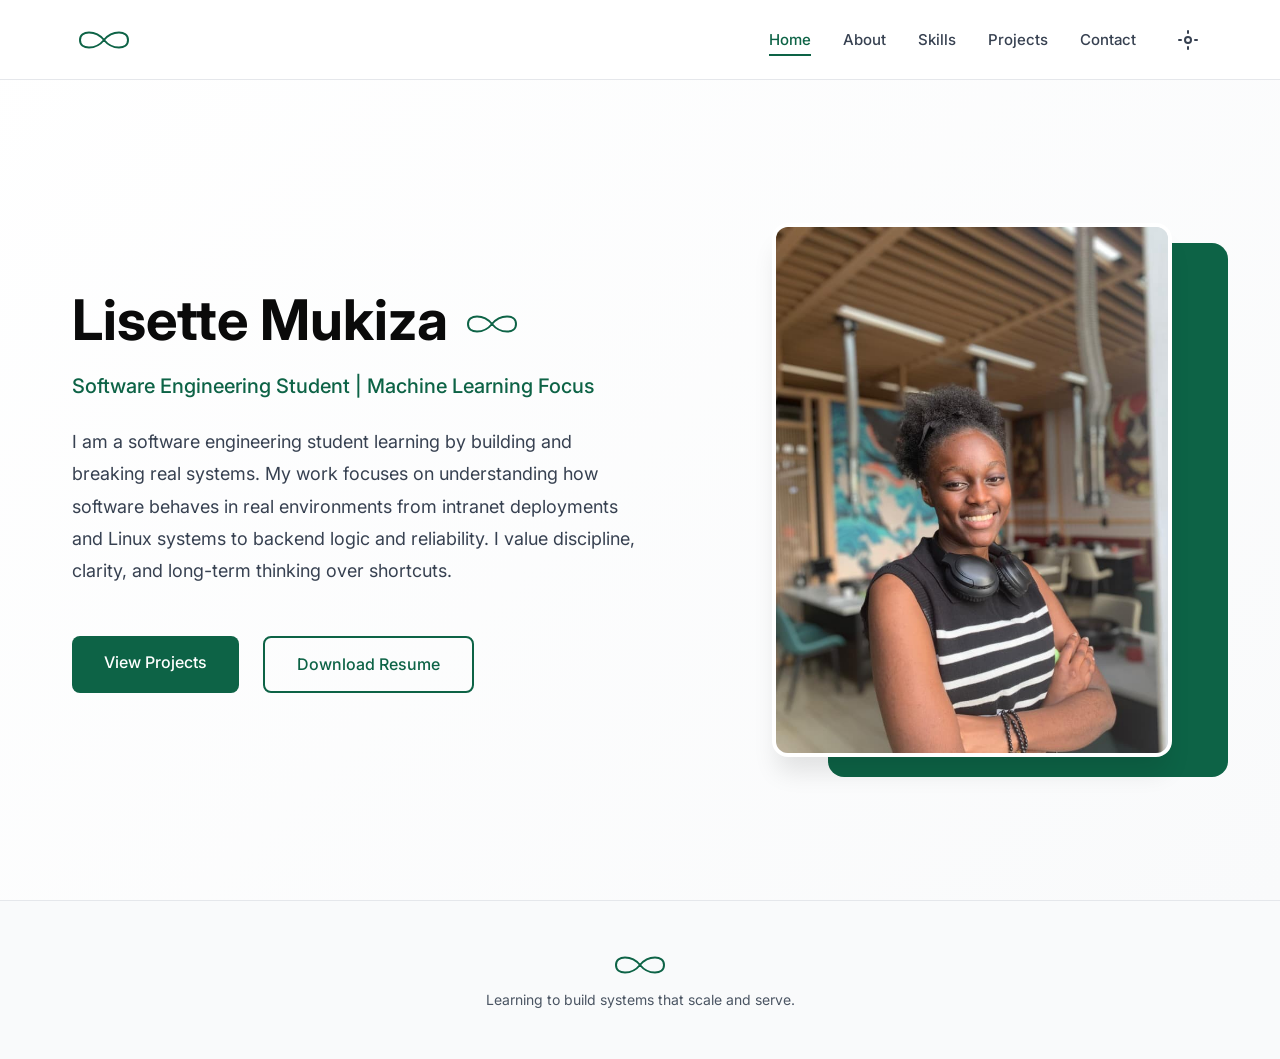
==== index.html @ 666b0af1 "Added all the need code and resources" ====
<!DOCTYPE html>
<html lang="en">
<head>
    <meta charset="UTF-8" />
    <meta name="viewport" content="width=device-width, initial-scale=1.0" />
    <meta name="description" content="Software Engineering Student focused on building reliable, scalable systems" />
    <title>Lisette | Software Engineer</title>

    <link rel="stylesheet" href="styles/main.css" />
    <link rel="stylesheet" href="styles/themes.css" />

    <link rel="preconnect" href="https://fonts.googleapis.com" />
    <link rel="preconnect" href="https://fonts.gstatic.com" crossorigin />
    <link
        href="https://fonts.googleapis.com/css2?family=Inter:wght@300;400;500;600;700&display=swap"
        rel="stylesheet"
    />
</head>

<body>
    <nav class="nav">
        <div class="nav__container">
            <a href="index.html" class="nav__logo">
                <svg
                    width="64"
                    height="32"
                    viewBox="-32 -16 64 32"
                    xmlns="http://www.w3.org/2000/svg"
                >
                    <path
                        d="
                            M -24 0
                            C -24 -10 -8 -10 0 0
                            C 8 10 24 10 24 0
                            C 24 -10 8 -10 0 0
                            C -8 10 -24 10 -24 0
                        "
                        fill="none"
                        stroke="#0d6346"
                        stroke-width="2"
                        stroke-linecap="round"
                        stroke-linejoin="round"
                    />
                </svg>
            </a>

            <div class="nav__links">
                <a href="index.html" class="nav__link nav__link--active">Home</a>
                <a href="about.html" class="nav__link">About</a>
                <a href="skills.html" class="nav__link">Skills</a>
                <a href="projects.html" class="nav__link">Projects</a>
                <a href="contact.html" class="nav__link">Contact</a>

                <button
                    class="theme-toggle"
                    id="themeToggle"
                    aria-label="Toggle dark mode"
                >
                    <svg
                        class="theme-toggle__icon"
                        width="20"
                        height="20"
                        viewBox="0 0 20 20"
                    >
                        <g class="sun">
                            <circle
                                cx="10"
                                cy="10"
                                r="3"
                                stroke="currentColor"
                                stroke-width="2"
                                fill="none"
                            />
                            <line
                                x1="10"
                                y1="1"
                                x2="10"
                                y2="3"
                                stroke="currentColor"
                                stroke-width="2"
                                stroke-linecap="round"
                            />
                            <line
                                x1="10"
                                y1="17"
                                x2="10"
                                y2="19"
                                stroke="currentColor"
                                stroke-width="2"
                                stroke-linecap="round"
                            />
                            <line
                                x1="17"
                                y1="10"
                                x2="19"
                                y2="10"
                                stroke="currentColor"
                                stroke-width="2"
                                stroke-linecap="round"
                            />
                            <line
                                x1="1"
                                y1="10"
                                x2="3"
                                y2="10"
                                stroke="currentColor"
                                stroke-width="2"
                                stroke-linecap="round"
                            />
                        </g>

                        <path
                            class="moon"
                            d="M17 10.5C17 14.366 13.866 17.5 10 17.5C6.134 17.5 3 14.366 3 10.5C3 7.5 5 5 8 4C7 6 7 8 9 10C11 12 13 12 15 11C16 13.5 17 9 17 10.5Z"
                            fill="currentColor"
                            stroke="none"
                        />
                    </svg>
                </button>
            </div>
        </div>
    </nav>

    <section class="hero">
        <div class="hero__container">
            <div class="hero__content-grid">
                <div class="hero__text">
                    <h1 class="hero__title">
                        Lisette Mukiza
                        <svg
                            width="64"
                            height="32"
                            viewBox="-32 -16 64 32"
                            xmlns="http://www.w3.org/2000/svg"
                        >
                            <path
                                d="
                                    M -24 0
                                    C -24 -10 -8 -10 0 0
                                    C 8 10 24 10 24 0
                                    C 24 -10 8 -10 0 0
                                    C -8 10 -24 10 -24 0
                                "
                                fill="none"
                                stroke="#0d6346"
                                stroke-width="2"
                                stroke-linecap="round"
                                stroke-linejoin="round"
                            />
                        </svg>
                    </h1>

                    <p class="hero__subtitle">
                        Software Engineering Student | Machine Learning Focus
                    </p>

                    <p class="hero__description">
                        I am a software engineering student learning by building and breaking real systems.
                        My work focuses on understanding how software behaves in real environments from
                        intranet deployments and Linux systems to backend logic and reliability.
                        I value discipline, clarity, and long-term thinking over shortcuts.
                    </p>

                    <div class="hero__actions">
                        <a href="projects.html" class="btn btn--primary">View Projects</a>
                        <a
                            href="assets/Lisette_Mukiza_CV.pdf"
                            class="btn btn--secondary"
                            download
                        >
                            Download Resume
                        </a>
                    </div>
                </div>

                <div class="hero__image-container">
                    <div class="hero__image-frame">
                        <img
                            src="assets/images/bag2.jpeg"
                            alt="Your Name - Software Engineer"
                            class="hero__image"
                        />
                    </div>
                    <div class="hero__image-bg"></div>
                </div>
            </div>
        </div>
    </section>

    <footer class="footer">
        <div class="footer__container">
            <svg
                width="64"
                height="32"
                viewBox="-32 -16 64 32"
                xmlns="http://www.w3.org/2000/svg"
            >
                <path
                    d="
                        M -24 0
                        C -24 -10 -8 -10 0 0
                        C 8 10 24 10 24 0
                        C 24 -10 8 -10 0 0
                        C -8 10 -24 10 -24 0
                    "
                    fill="none"
                    stroke="#0d6346"
                    stroke-width="2"
                    stroke-linecap="round"
                    stroke-linejoin="round"
                />
            </svg>

            <p class="footer__text">
                Learning to build systems that scale and serve.
            </p>
        </div>
    </footer>

    <script src="scripts/main.js"></script>
    <script src="scripts/theme-toggle.js"></script>
</body>
</html>
---- styles/main.css ----
/* ==========================================
   CSS Variables & Root Styles
   ========================================== */

:root {
  --color-primary:#0d6346;
  --color-primary-dark: #1a7253;
  --color-black: #0A0A0A;
  --color-white: #FFFFFF;
  --color-grey-50: #F9FAFB;
  --color-grey-100: #F3F4F6;
  --color-grey-200: #E5E7EB;
  --color-grey-300: #D1D5DB;
  --color-grey-600: #4B5563;
  --color-grey-700: #374151;
  --color-grey-800: #1F2937;
  
  --color-bg: var(--color-white);
  --color-bg-secondary: var(--color-grey-50);
  --color-text-primary: var(--color-black);
  --color-text-secondary: var(--color-grey-700);
  --color-text-muted: var(--color-grey-600);
  --color-border: var(--color-grey-200);
  
  --font-family: 'Inter', -apple-system, BlinkMacSystemFont, 'Segoe UI', sans-serif;
  --font-weight-light: 300;
  --font-weight-normal: 400;
  --font-weight-medium: 500;
  --font-weight-semibold: 600;
  --font-weight-bold: 700;
  
  --spacing-xs: 0.5rem;
  --spacing-sm: 1rem;
  --spacing-md: 1.5rem;
  --spacing-lg: 2rem;
  --spacing-xl: 3rem;
  --spacing-2xl: 4rem;
  --spacing-3xl: 6rem;
  --spacing-4xl: 8rem;
  
  --max-width: 1200px;
  --nav-height: 80px;
  
  --radius-sm: 4px;
  --radius-md: 8px;
  --radius-lg: 12px;
  --radius-xl: 16px;
  
  --transition-fast: 150ms ease;
  --transition-base: 250ms ease;
  --transition-slow: 400ms ease;
  
  --shadow-sm: 0 1px 2px 0 rgba(0, 0, 0, 0.05);
  --shadow-md: 0 4px 6px -1px rgba(0, 0, 0, 0.1);
  --shadow-lg: 0 10px 15px -3px rgba(0, 0, 0, 0.1);
  --shadow-xl: 0 20px 25px -5px rgba(0, 0, 0, 0.1);
}

/* ==========================================
   Base Styles
   ========================================== */

* {
  margin: 0;
  padding: 0;
  box-sizing: border-box;
}

html {
  scroll-behavior: smooth;
  font-size: 16px;
}

body {
  font-family: var(--font-family);
  font-weight: var(--font-weight-normal);
  line-height: 1.6;
  color: var(--color-text-primary);
  background-color: var(--color-bg);
  -webkit-font-smoothing: antialiased;
  -moz-osx-font-smoothing: grayscale;
}

h1, h2, h3, h4 {
  font-weight: var(--font-weight-semibold);
  line-height: 1.2;
  color: var(--color-text-primary);
}

h1 { font-size: 3rem; }
h2 { font-size: 2.25rem; }
h3 { font-size: 1.5rem; }
h4 { font-size: 1.25rem; }

p { margin-bottom: var(--spacing-md); }

a {
  color: inherit;
  text-decoration: none;
  transition: color var(--transition-base);
}

ul {
  list-style: none;
}

button {
  font-family: inherit;
  cursor: pointer;
  border: none;
  background: none;
}

img {
  max-width: 100%;
  height: auto;
  display: block;
}

/* ==========================================
   Navigation
   ========================================== */

.nav {
  position: fixed;
  top: 0;
  left: 0;
  right: 0;
  height: var(--nav-height);
  background-color: var(--color-bg);
  border-bottom: 1px solid var(--color-border);
  z-index: 100;
  transition: background-color var(--transition-base), box-shadow var(--transition-base);
}

.nav__container {
  max-width: var(--max-width);
  margin: 0 auto;
  padding: 0 var(--spacing-lg);
  height: 100%;
  display: flex;
  align-items: center;
  justify-content: space-between;
}

.nav__logo {
  display: flex;
  align-items: center;
  color: var(--color-primary);
  transition: transform var(--transition-base);
}

.nav__logo:hover {
  transform: scale(1.05);
}

.logo-infinity {
  display: block;
}

.nav__links {
  display: flex;
  align-items: center;
  gap: var(--spacing-lg);
}

.nav__link {
  font-size: 0.9375rem;
  font-weight: var(--font-weight-medium);
  color: var(--color-text-secondary);
  position: relative;
}

.nav__link::after {
  content: '';
  position: absolute;
  bottom: -4px;
  left: 0;
  width: 0;
  height: 2px;
  background-color: var(--color-primary);
  transition: width var(--transition-base);
}

.nav__link:hover,
.nav__link--active {
  color: var(--color-primary);
}

.nav__link:hover::after,
.nav__link--active::after {
  width: 100%;
}

.theme-toggle {
  width: 40px;
  height: 40px;
  display: flex;
  align-items: center;
  justify-content: center;
  border-radius: var(--radius-md);
  color: var(--color-text-secondary);
  transition: background-color var(--transition-base), color var(--transition-base);
}

.theme-toggle:hover {
  background-color: var(--color-grey-100);
  color: var(--color-primary);
}

.theme-toggle__icon .moon {
  display: none;
}

/* ==========================================
   Hero Section (Home Page)
   ========================================== */

.hero {
  min-height: 100vh;
  display: flex;
  align-items: center;
  padding-top: var(--nav-height);
  background: linear-gradient(135deg, var(--color-bg) 0%, var(--color-grey-50) 100%);
}

.hero__container {
  max-width: var(--max-width);
  margin: 0 auto;
  padding: var(--spacing-3xl) var(--spacing-lg);
  width: 100%;
}

.hero__content-grid {
  display: grid;
  grid-template-columns: 1.2fr 1fr;
  gap: var(--spacing-3xl);
  align-items: center;
}

.hero__text {
  max-width: 600px;
}

.hero__logo {
  color: var(--color-primary);
  margin-bottom: var(--spacing-lg);
  animation: float 6s ease-in-out infinite;
}

@keyframes float {
  0%, 100% { transform: translateY(0); }
  50% { transform: translateY(-10px); }
}

.infinity-path {
  stroke-dasharray: 400;
  stroke-dashoffset: 400;
  animation: draw 2s ease-out forwards;
}

@keyframes draw {
  to { stroke-dashoffset: 0; }
}

.hero__title {
  font-size: 3.5rem;
  font-weight: var(--font-weight-bold);
  margin-bottom: var(--spacing-sm);
  color: var(--color-text-primary);
}

.hero__subtitle {
  font-size: 1.25rem;
  font-weight: var(--font-weight-medium);
  color: var(--color-primary);
  margin-bottom: var(--spacing-md);
}

.hero__description {
  font-size: 1.125rem;
  color: var(--color-text-secondary);
  line-height: 1.8;
  margin-bottom: var(--spacing-xl);
}

.hero__actions {
  display: flex;
  gap: var(--spacing-md);
}

.hero__image-container {
  position: relative;
  display: flex;
  justify-content: center;
  align-items: center;
}

.hero__image-frame {
  position: relative;
  z-index: 2;
  border-radius: var(--radius-xl);
  overflow: hidden;
  box-shadow: var(--shadow-xl);
  border: 4px solid var(--color-white);
  background-color: var(--color-grey-200);
  aspect-ratio: 3/4;
  width: 100%;
  max-width: 400px;
}

.hero__image {
  width: 100%;
  height: 100%;
  object-fit: cover;
}

.hero__image-bg {
  position: absolute;
  top: 20px;
  right: -20px;
  width: 100%;
  max-width: 400px;
  aspect-ratio: 3/4;
  background: linear-gradient(135deg, var(--color-primary) 0%, #0d6346 100%);
  border-radius: var(--radius-xl);
  z-index: 1;
}

/* ==========================================
   Buttons
   ========================================== */

.btn {
  display: inline-block;
  padding: 0.875rem 2rem;
  font-size: 1rem;
  font-weight: var(--font-weight-medium);
  border-radius: var(--radius-md);
  transition: all var(--transition-base);
  cursor: pointer;
}

.btn--primary {
  background-color: var(--color-primary);
  color: var(--color-white);
}

.btn--primary:hover {
  background-color: var(--color-primary-dark);
  transform: translateY(-2px);
  box-shadow: var(--shadow-lg);
  color: var(--color-white);
}

.btn--secondary {
  border: 2px solid var(--color-primary);
  color: var(--color-primary);
  background-color: transparent;
}

.btn--secondary:hover {
  background-color: var(--color-primary);
  color: var(--color-white);
  transform: translateY(-2px);
}

/* ==========================================
   Page Layout (Inner Pages)
   ========================================== */

.page {
  min-height: 100vh;
  padding-top: var(--nav-height);
  padding-bottom: var(--spacing-4xl);
}

.page__container {
  max-width: var(--max-width);
  margin: 0 auto;
  padding: var(--spacing-3xl) var(--spacing-lg);
}

.page__title {
  font-size: 3rem;
  margin-bottom: var(--spacing-xl);
  text-align: center;
  color: #0d6346;
}

/* ==========================================
   About Page
   ========================================== */

.about-grid {
  display: grid;
  grid-template-columns: 1.5fr 1fr;
  gap: var(--spacing-3xl);
  margin-top: var(--spacing-xl);
}

.content-block {
  margin-bottom: var(--spacing-xl);
}

.content-block__title {
  font-size: 1.75rem;
  margin-bottom: var(--spacing-md);
  color: var(--color-primary);
}

.content-block p {
  color: var(--color-text-secondary);
  line-height: 1.8;
}

.mission-box {
  padding: var(--spacing-lg);
  background-color: var(--color-bg-secondary);
  border-radius: var(--radius-md);
}

.mission-box__label {
  font-size: 0.875rem;
  font-weight: var(--font-weight-semibold);
  text-transform: uppercase;
  letter-spacing: 0.05em;
  color: var(--color-primary);
  margin-bottom: var(--spacing-sm);
}

.mission-box__text {
  font-size: 1.125rem;
  line-height: 1.8;
  color: var(--color-text-primary);
  margin-bottom: 0;
}

.profile-card {
  background-color: var(--color-white);
  border-radius: var(--radius-lg);
  overflow: hidden;
  box-shadow: var(--shadow-md);
  border: 1px solid var(--color-border);
  position: sticky;
  top: calc(var(--nav-height) + var(--spacing-lg));
}

.profile-card__image-container {
  width: 100%;
  aspect-ratio: 1/1;
  background-color: var(--color-grey-100);
  overflow: hidden;
}

.profile-card__image {
  width: 100%;
  height: 100%;
  object-fit: cover;
}

.profile-card__info {
  padding: var(--spacing-lg);
  text-align: center;
}

.profile-card__name {
  font-size: 1.5rem;
  margin-bottom: var(--spacing-xs);
}

.profile-card__role {
  color: var(--color-primary);
  font-weight: var(--font-weight-medium);
  margin-bottom: var(--spacing-xs);
}

.profile-card__focus {
  color: var(--color-text-secondary);
  font-size: 0.9375rem;
  margin-bottom: 0;
}

/* ==========================================
   Skills Page
   ========================================== */

.skills-grid {
  display: grid;
  grid-template-columns: repeat(auto-fit, minmax(320px, 1fr));
  gap: var(--spacing-lg);
  margin-top: var(--spacing-xl);
}

.skill-card {
  padding: var(--spacing-xl);
  background-color: var(--color-white);
  border: 2px solid var(--color-border);
  border-radius: var(--radius-lg);
  transition: all var(--transition-base);
}

.skill-card:hover {
  transform: translateY(-8px);
  box-shadow: var(--shadow-xl);
  border-color: var(--color-primary);
}

.skill-card__icon {
  width: 64px;
  height: 64px;
  display: flex;
  align-items: center;
  justify-content: center;
  background: linear-gradient(135deg, var(--color-primary) 0%, #0d6346 100%);
  border-radius: var(--radius-md);
  color: var(--color-white);
  margin-bottom: var(--spacing-md);
}

.skill-card__title {
  font-size: 1.5rem;
  margin-bottom: var(--spacing-sm);
}

.skill-card__description {
  color: var(--color-text-secondary);
  line-height: 1.7;
  margin-bottom: 0;
}

/* ==========================================
   Projects Page
   ========================================== */

.featured-project {
  background: linear-gradient(135deg, var(--color-grey-50) 0%, var(--color-white) 100%);
  border-radius: var(--radius-lg);
  padding: var(--spacing-2xl);
  margin-bottom: var(--spacing-3xl);
  border: 2px solid var(--color-border);
}

.featured-project__badge {
  display: inline-block;
  padding: 0.375rem 0.875rem;
  font-size: 0.875rem;
  font-weight: var(--font-weight-semibold);
  color: var(--color-white);
  background-color: var(--color-primary);
  border-radius: var(--radius-sm);
  margin-bottom: var(--spacing-md);
}

.featured-project__title {
  font-size: 2.5rem;
  margin-bottom: var(--spacing-sm);
}

.featured-project__tagline {
  font-size: 1.25rem;
  color: var(--color-text-secondary);
  margin-bottom: var(--spacing-xl);
}

.featured-project__section {
  margin-bottom: var(--spacing-lg);
}

.featured-project__section h3 {
  font-size: 1.25rem;
  margin-bottom: var(--spacing-sm);
}

.featured-project__section p {
  color: var(--color-text-secondary);
  line-height: 1.8;
}

.featured-project__section ul {
  list-style: disc;
  padding-left: var(--spacing-lg);
  color: var(--color-text-secondary);
}

.featured-project__section li {
  margin-bottom: var(--spacing-xs);
  line-height: 1.7;
}

.featured-project__tech {
  display: flex;
  flex-wrap: wrap;
  gap: var(--spacing-xs);
  margin-bottom: var(--spacing-lg);
}

.tech-badge {
  padding: 0.5rem 1rem;
  font-size: 0.875rem;
  font-weight: var(--font-weight-medium);
  color: var(--color-white);
  background-color: #0d6346;
  border-radius: var(--radius-sm);
  border: 1px solid #0d6346;
}

.featured-project__link {
  display: inline-block;
  font-weight: var(--font-weight-medium);
  color: var(--color-primary);
  transition: color var(--transition-base);
}

.featured-project__link:hover {
  color: var(--color-primary-dark);
}

.projects-list {
  display: grid;
  gap: var(--spacing-xl);
}

.project-item {
  padding: var(--spacing-xl);
  background-color: var(--color-white);
  border: 2px solid var(--color-border);
  border-radius: var(--radius-lg);
  transition: all var(--transition-base);
}

.project-item:hover {
  transform: translateX(8px);
  box-shadow: var(--shadow-lg);
  border-color: var(--color-primary);
}

.project-item__title {
  font-size: 1.75rem;
  margin-bottom: var(--spacing-sm);
}

.project-item__description {
  color: var(--color-text-secondary);
  line-height: 1.8;
  margin-bottom: var(--spacing-md);
}

.project-item__tech {
  display: flex;
  flex-wrap: wrap;
  gap: var(--spacing-xs);
  margin-bottom: var(--spacing-md);
}

.project-item__link {
  font-weight: var(--font-weight-medium);
  color: var(--color-primary);
  transition: color var(--transition-base);
}

.project-item__link:hover {
  color: var(--color-primary-dark);
}


/* ==========================================
   Contact Page
   ========================================== */

.contact-content {
  max-width: 800px;
  margin: 0 auto;
}

.contact-intro {
  text-align: center;
  margin-bottom: var(--spacing-3xl);
}

.contact-intro__text {
  font-size: 1.125rem;
  color: var(--color-text-secondary);
  line-height: 1.8;
  max-width: 600px;
  margin: 0 auto;
}

.contact-grid {
  display: grid;
  grid-template-columns: repeat(auto-fit, minmax(250px, 1fr));
  gap: var(--spacing-lg);
  margin-bottom: var(--spacing-3xl);
}

.contact-card {
  padding: var(--spacing-xl);
  background-color: var(--color-white);
  border: 2px solid var(--color-border);
  border-radius: var(--radius-lg);
  text-align: center;
  transition: all var(--transition-base);
  cursor: pointer;
}

.contact-card:hover {
  transform: translateY(-8px);
  box-shadow: var(--shadow-xl);
  border-color: var(--color-primary);
}

.contact-card__icon {
  width: 64px;
  height: 64px;
  margin: 0 auto var(--spacing-md);
  display: flex;
  align-items: center;
  justify-content: center;
  background: linear-gradient(135deg, var(--color-primary) 0%, #0d6346 100%);
  border-radius: var(--radius-md);
  color: var(--color-white);
}

.contact-card__title {
  font-size: 1.25rem;
  margin-bottom: var(--spacing-xs);
}

.contact-card__detail {
  color: var(--color-text-secondary);
  margin-bottom: var(--spacing-sm);
}

.contact-card__action {
  display: inline-block;
  font-size: 0.9375rem;
  font-weight: var(--font-weight-medium);
  color: var(--color-primary);
}

.contact-footer {
  text-align: center;
  padding-top: var(--spacing-xl);
  border-top: 1px solid var(--color-border);
}

.contact-footer p {
  color: var(--color-text-secondary);
  margin-bottom: var(--spacing-xs);
}

/* ==========================================
   Footer
   ========================================== */

.footer {
  padding: var(--spacing-xl) var(--spacing-lg);
  background-color: var(--color-bg-secondary);
  border-top: 1px solid var(--color-border);
}

.footer__container {
  max-width: var(--max-width);
  margin: 0 auto;
  text-align: center;
}

.footer__logo {
  color: var(--color-primary);
  margin-bottom: var(--spacing-sm);
}

.footer__text {
  font-size: 0.875rem;
  color: var(--color-text-muted);
  margin-bottom: 0;
}

/* ==========================================
   Responsive Design
   ========================================== */

@media (max-width: 968px) {
  .hero__content-grid {
    grid-template-columns: 1fr;
    gap: var(--spacing-2xl);
  }
  
  .hero__image-container {
    order: -1;
  }
  
  .about-grid {
    grid-template-columns: 1fr;
  }
}

@media (max-width: 768px) {
  html { font-size: 14px; }
  
  .nav__links { gap: var(--spacing-md); }
  .nav__link { font-size: 0.875rem; }
  
  .hero__title { font-size: 2.5rem; }
  .hero__actions { flex-direction: column; width: 100%; }
  .btn { width: 100%; text-align: center; }
  
  .page__title { font-size: 2.25rem; }
  
  .skills-grid { grid-template-columns: 1fr; }
  .contact-grid { grid-template-columns: 1fr; }
  
  .timeline::before { left: 6px; }
  .timeline-item { padding-left: var(--spacing-xl); }
  .timeline-item__marker { left: 0; }
}

@media (max-width: 480px) {
  .nav__container { padding: 0 var(--spacing-md); }
  .nav__links { gap: var(--spacing-sm); }
  .page__container { padding: var(--spacing-2xl) var(--spacing-md); }
}
---- styles/themes.css ----
/* ==========================================
   Dark Theme
   ========================================== */

[data-theme="dark"] {
  /* Dark Mode Colors */
  --color-bg: #0A0A0A;
  --color-bg-secondary: #1A1A1A;
  --color-text-primary: #F9FAFB;
  --color-text-secondary: #D1D5DB;
  --color-text-muted: #9CA3AF;
  --color-border: #2D2D2D;
  
  --color-grey-50: #1F2937;
  --color-grey-100: #1F2937;
  --color-grey-200: #374151;
  
  /* Adjust shadows for dark mode */
  --shadow-sm: 0 1px 2px 0 rgba(0, 0, 0, 0.3);
  --shadow-md: 0 4px 6px -1px rgba(0, 0, 0, 0.4);
  --shadow-lg: 0 10px 15px -3px rgba(0, 0, 0, 0.5);
  --shadow-xl: 0 20px 25px -5px rgba(0, 0, 0, 0.6);
}

/* Theme Toggle Icon States */
[data-theme="dark"] .theme-toggle__icon .sun {
  display: none;
}

[data-theme="dark"] .theme-toggle__icon .moon {
  display: block;
}

/* Dark Mode Specific Component Adjustments */
[data-theme="dark"] .hero {
  background: linear-gradient(135deg, var(--color-bg) 0%, var(--color-bg-secondary) 100%);
}

[data-theme="dark"] .hero__title {
  background: linear-gradient(135deg, var(--color-text-primary) 0%, #1a7253 100%);
  -webkit-background-clip: text;
  -webkit-text-fill-color: transparent;
  background-clip: text;
}

[data-theme="dark"] .hero__image-frame {
  border-color: var(--color-bg);
  background-color: var(--color-grey-200);
}

[data-theme="dark"] .hero__image-bg {
  background: linear-gradient(135deg, var(--color-primary) 0%, rgba(13, 99, 70, 0.8) 100%);
}

[data-theme="dark"] .mission-box {
  background-color: var(--color-bg);
  border-left-color: var(--color-primary);
}

[data-theme="dark"] .skill-card {
  background-color: var(--color-bg);
  border-color: var(--color-border);
}

[data-theme="dark"] .skill-card:hover {
  background-color: var(--color-bg-secondary);
  border-color: var(--color-primary);
}

[data-theme="dark"] .project-card,
[data-theme="dark"] .project-item {
  background-color: var(--color-bg);
  border-color: var(--color-border);
}

[data-theme="dark"] .project-card:hover,
[data-theme="dark"] .project-item:hover {
  background-color: var(--color-bg-secondary);
  border-color: var(--color-primary);
}

[data-theme="dark"] .featured-project {
  background: linear-gradient(135deg, var(--color-bg-secondary) 0%, var(--color-bg) 100%);
  border-color: var(--color-border);
}

[data-theme="dark"] .profile-card {
  background-color: var(--color-bg);
  border-color: var(--color-border);
}

[data-theme="dark"] .profile-card__image-container {
  background-color: var(--color-grey-200);
}

[data-theme="dark"] .about__image-placeholder {
  background: linear-gradient(135deg, #2D2D2D 0%, #1A1A1A 100%);
}

[data-theme="dark"] .contact-card {
  background-color: var(--color-bg);
  border-color: var(--color-border);
}

[data-theme="dark"] .contact-card:hover {
  background-color: var(--color-bg-secondary);
  border-color: var(--color-primary);
}

[data-theme="dark"] .timeline::before {
  background-color: var(--color-border);
}

[data-theme="dark"] .timeline-item__marker {
  border-color: var(--color-bg);
}

[data-theme="dark"] .nav {
  background-color: var(--color-bg);
  border-bottom-color: var(--color-border);
}

[data-theme="dark"] .footer {
  background-color: var(--color-bg-secondary);
  border-top-color: var(--color-border);
}

[data-theme="dark"] .contact-footer {
  border-top-color: var(--color-border);
}

/* Smooth Transitions for Theme Switch */
body,
.nav,
.hero,
.page,
.skill-card,
.project-card,
.project-item,
.featured-project,
.mission-box,
.profile-card,
.contact-card,
.btn,
h1, h2, h3, h4, h5, h6,
p, a, span {
  transition: background-color var(--transition-base), 
              color var(--transition-base), 
              border-color var(--transition-base);
}
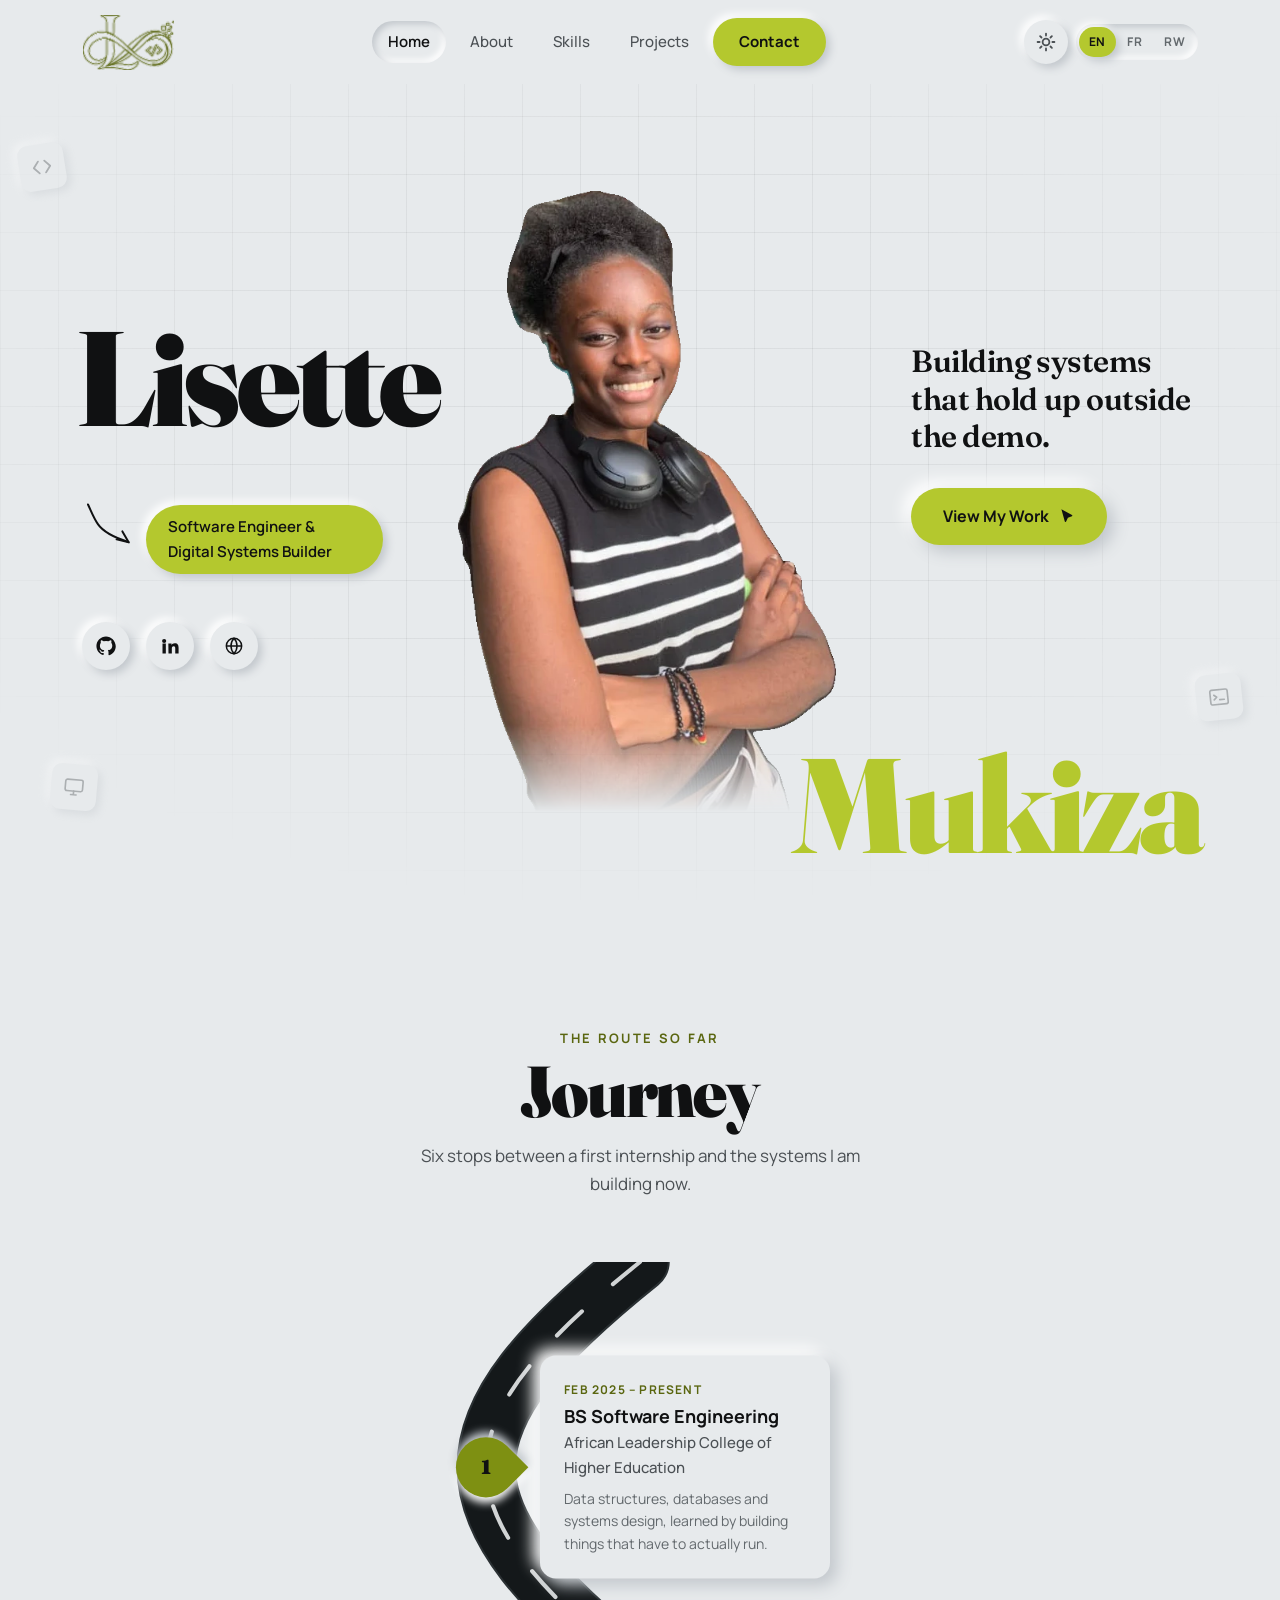
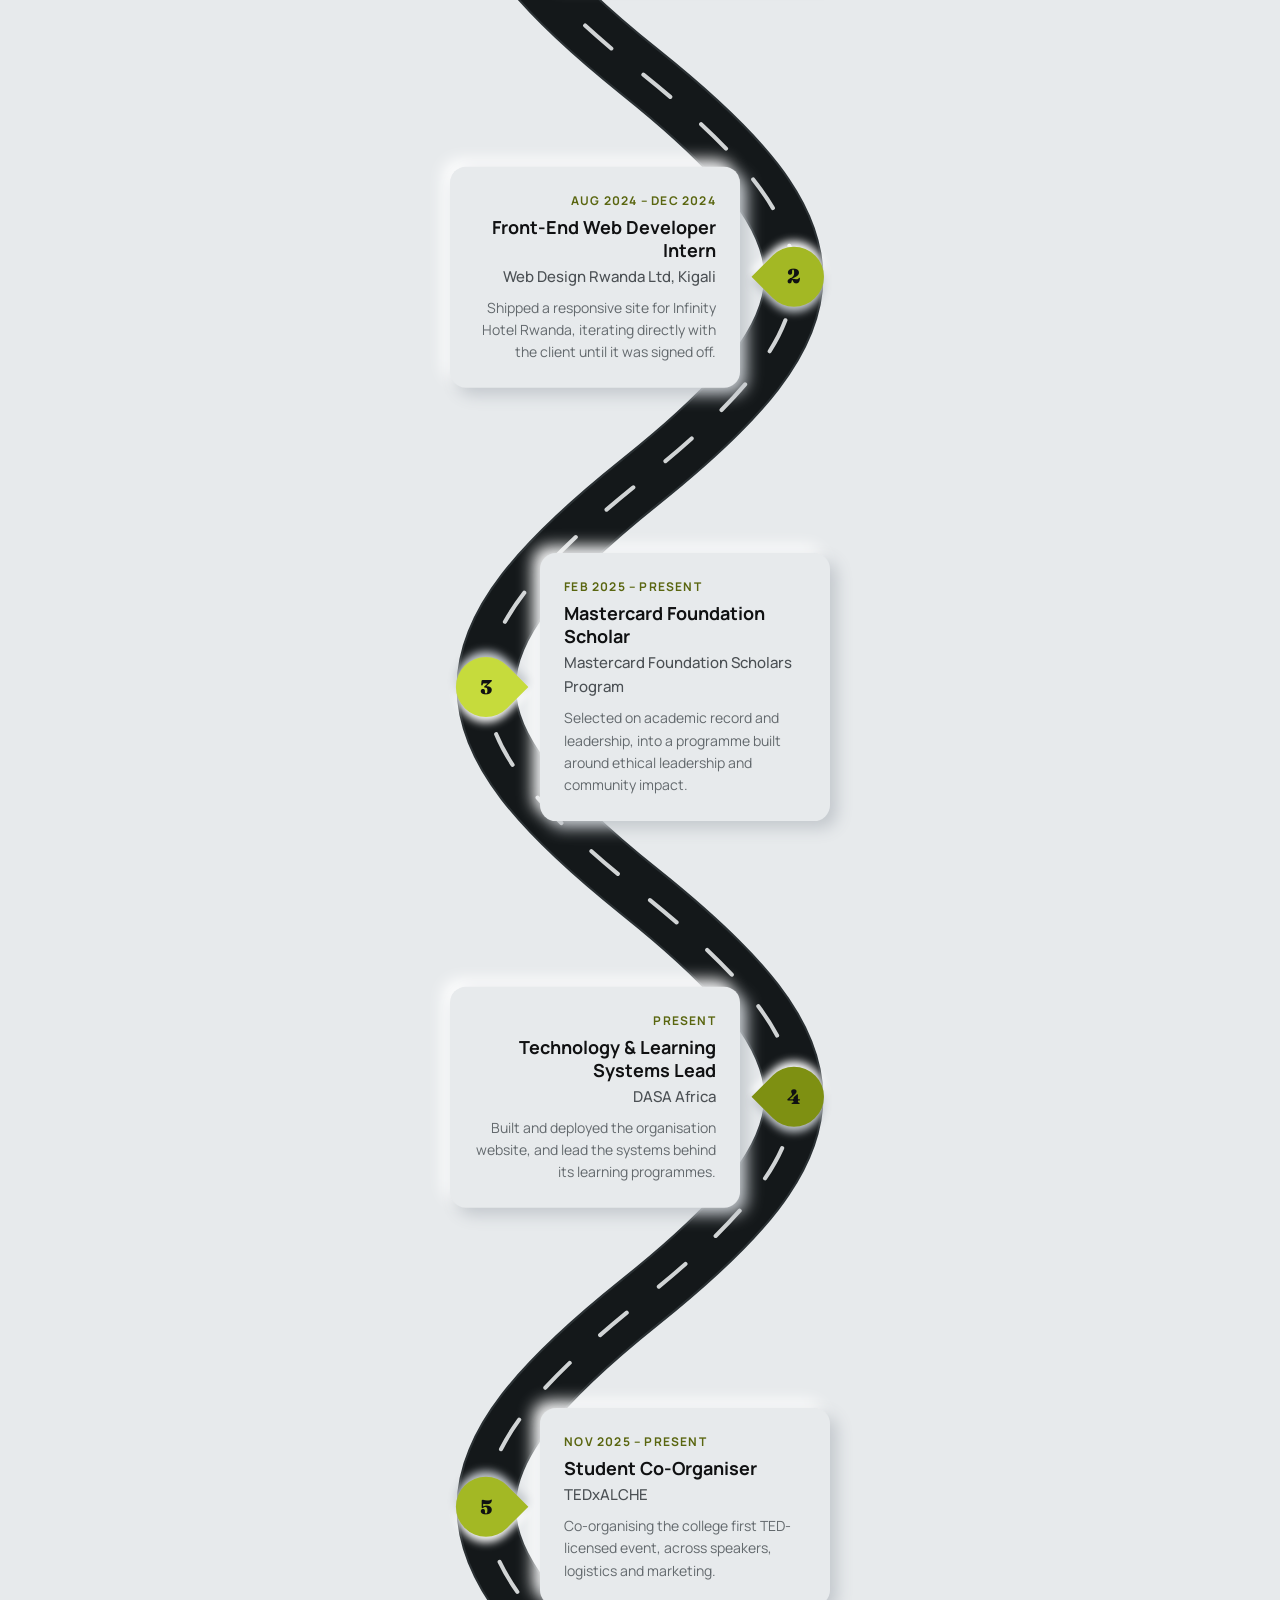
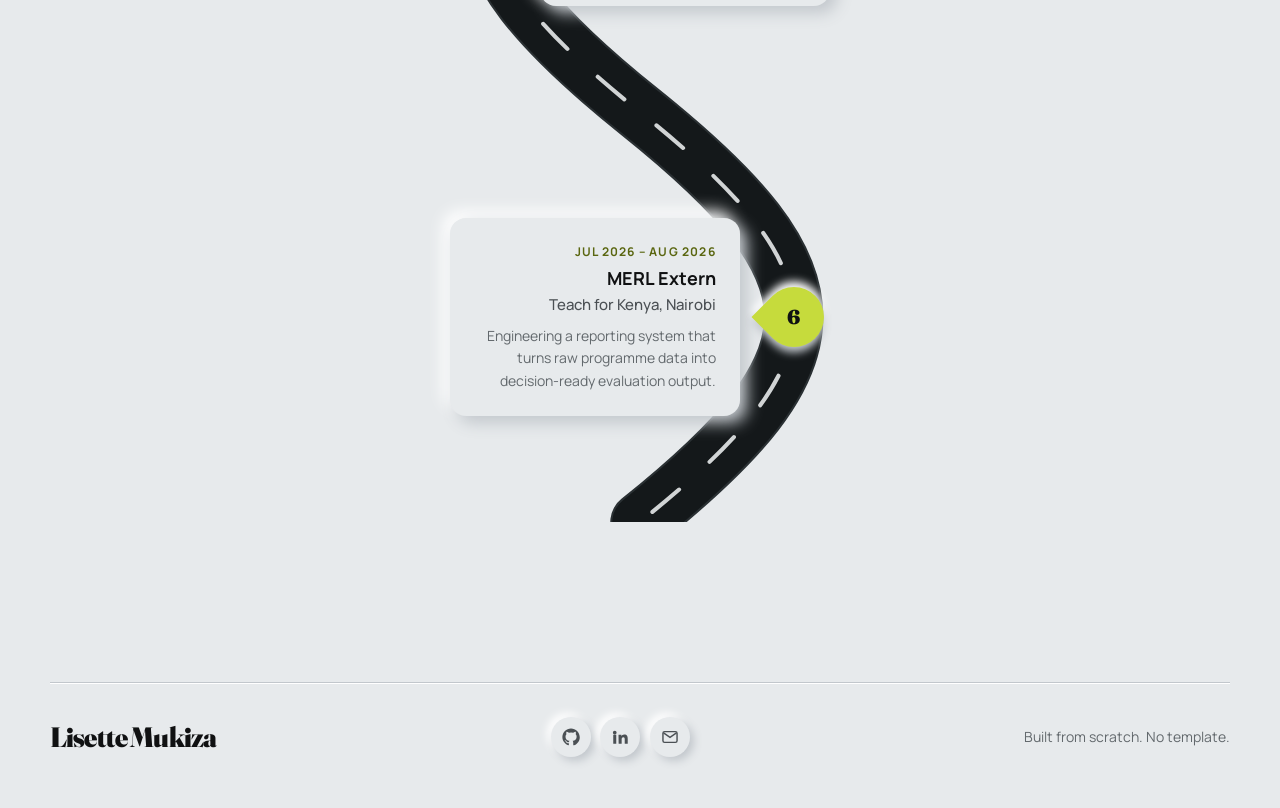
==== commit 632949df: "Added other projects" ====
--- a/index.html
+++ b/index.html
@@ -1,223 +1,295 @@
 <!DOCTYPE html>
-<html lang="en">
+<html lang="en" data-theme="light">
 <head>
-    <meta charset="UTF-8" />
-    <meta name="viewport" content="width=device-width, initial-scale=1.0" />
-    <meta name="description" content="Software Engineering Student focused on building reliable, scalable systems" />
-    <title>Lisette | Software Engineer</title>
-
-    <link rel="stylesheet" href="styles/main.css" />
-    <link rel="stylesheet" href="styles/themes.css" />
-
-    <link rel="preconnect" href="https://fonts.googleapis.com" />
-    <link rel="preconnect" href="https://fonts.gstatic.com" crossorigin />
-    <link
-        href="https://fonts.googleapis.com/css2?family=Inter:wght@300;400;500;600;700&display=swap"
-        rel="stylesheet"
-    />
+<meta charset="UTF-8">
+<meta name="viewport" content="width=device-width, initial-scale=1.0">
+<meta name="description" content="Lisette Mukiza - software engineer building backend systems, data tools and web platforms.">
+<title>Lisette Mukiza | Software Engineer</title>
+
+<script>
+/* Paint the stored theme before the first frame so the ground colour never
+   flashes from light to dark on load. */
+(function () {
+  try {
+    var stored = localStorage.getItem('theme');
+    if (!stored) {
+      stored = window.matchMedia('(prefers-color-scheme: dark)').matches ? 'dark' : 'light';
+    }
+    document.documentElement.setAttribute('data-theme', stored);
+  } catch (error) {
+    document.documentElement.setAttribute('data-theme', 'light');
+  }
+})();
+</script>
+
+<link rel="preconnect" href="https://fonts.googleapis.com">
+<link rel="preconnect" href="https://fonts.gstatic.com" crossorigin>
+<link href="https://fonts.googleapis.com/css2?family=Fraunces:opsz,wght@9..144,400..900&family=Manrope:wght@400;500;600;700;800&display=swap" rel="stylesheet">
+
+<link rel="stylesheet" href="styles/main.css">
+<link rel="stylesheet" href="styles/themes.css">
 </head>
 
 <body>
-    <nav class="nav">
-        <div class="nav__container">
-            <a href="index.html" class="nav__logo">
-                <svg
-                    width="64"
-                    height="32"
-                    viewBox="-32 -16 64 32"
-                    xmlns="http://www.w3.org/2000/svg"
-                >
-                    <path
-                        d="
-                            M -24 0
-                            C -24 -10 -8 -10 0 0
-                            C 8 10 24 10 24 0
-                            C 24 -10 8 -10 0 0
-                            C -8 10 -24 10 -24 0
-                        "
-                        fill="none"
-                        stroke="#0d6346"
-                        stroke-width="2"
-                        stroke-linecap="round"
-                        stroke-linejoin="round"
-                    />
+<a class="skip-link" href="#main" data-i18n="skip">Skip to content</a>
+
+<svg width="0" height="0" style="position:absolute" aria-hidden="true" focusable="false">
+    <defs>
+        <path id="i-github" d="M12 .5C5.7.5.5 5.7.5 12c0 5.1 3.3 9.4 7.9 10.9.6.1.8-.2.8-.6v-2c-3.2.7-3.9-1.5-3.9-1.5-.5-1.4-1.3-1.7-1.3-1.7-1.1-.7.1-.7.1-.7 1.2.1 1.8 1.2 1.8 1.2 1 1.8 2.7 1.3 3.4 1 .1-.8.4-1.3.7-1.6-2.6-.3-5.3-1.3-5.3-5.7 0-1.3.5-2.3 1.2-3.1-.1-.3-.5-1.5.1-3.1 0 0 1-.3 3.2 1.2a11 11 0 0 1 5.8 0c2.2-1.5 3.2-1.2 3.2-1.2.6 1.6.2 2.8.1 3.1.8.8 1.2 1.8 1.2 3.1 0 4.4-2.7 5.4-5.3 5.7.4.4.8 1.1.8 2.2v3.3c0 .4.2.7.8.6 4.6-1.5 7.9-5.8 7.9-10.9C23.5 5.7 18.3.5 12 .5z"/>
+        <path id="i-linkedin" d="M4.98 3.5a2.5 2.5 0 1 1 0 5 2.5 2.5 0 0 1 0-5zM3 9h4v12H3zM10 9h3.8v1.7h.1c.5-1 1.8-2 3.7-2 4 0 4.7 2.5 4.7 5.8V21h-4v-5.6c0-1.4 0-3.1-1.9-3.1s-2.2 1.5-2.2 3V21h-4z"/>
+        <g id="i-mail"><rect x="2.6" y="4.8" width="18.8" height="14.4" rx="2.2"/><path d="m3.4 6.6 8.6 6 8.6-6"/></g>
+        <g id="i-globe"><circle cx="12" cy="12" r="9.2"/><path d="M2.8 12h18.4M12 2.8c2.4 2.6 3.6 5.7 3.6 9.2s-1.2 6.6-3.6 9.2c-2.4-2.6-3.6-5.7-3.6-9.2S9.6 5.4 12 2.8z"/></g>
+        <path id="i-arrow-out" d="M7 17 17 7M8.5 7H17v8.5"/>
+    </defs>
+</svg>
+
+<nav class="nav">
+    <div class="nav__container">
+        <a href="index.html" class="nav__logo" aria-label="Lisette Mukiza, home"></a>
+
+        <div class="nav__links" id="navLinks">
+            <a href="index.html" class="nav__link nav__link--active" data-nav="home" data-i18n="nav.home" aria-current="page">Home</a>
+            <a href="about.html" class="nav__link" data-nav="about" data-i18n="nav.about">About</a>
+            <a href="skills.html" class="nav__link" data-nav="skills" data-i18n="nav.skills">Skills</a>
+            <a href="projects.html" class="nav__link" data-nav="projects" data-i18n="nav.projects">Projects</a>
+            <a href="contact.html" class="nav__cta" data-nav="contact" data-i18n="nav.contact">Contact</a>
+        </div>
+
+        <div class="nav__actions">
+            <button class="theme-toggle" id="themeToggle" type="button" data-i18n-aria="theme.toDark" aria-label="Switch to dark theme" aria-pressed="false">
+                <svg class="theme-toggle__icon" width="20" height="20" viewBox="0 0 20 20" aria-hidden="true">
+                    <g class="sun" fill="none" stroke="currentColor" stroke-width="1.8" stroke-linecap="round">
+                        <circle cx="10" cy="10" r="3.4"/>
+                        <path d="M10 1.6v2M10 16.4v2M18.4 10h-2M3.6 10h-2M15.9 4.1l-1.4 1.4M5.5 14.5l-1.4 1.4M15.9 15.9l-1.4-1.4M5.5 5.5 4.1 4.1"/>
+                    </g>
+                    <path class="moon" d="M17.2 12.6A7.4 7.4 0 0 1 7.4 2.8a7.4 7.4 0 1 0 9.8 9.8z" fill="currentColor"/>
                 </svg>
-            </a>
-
-            <div class="nav__links">
-                <a href="index.html" class="nav__link nav__link--active">Home</a>
-                <a href="about.html" class="nav__link">About</a>
-                <a href="skills.html" class="nav__link">Skills</a>
-                <a href="projects.html" class="nav__link">Projects</a>
-                <a href="contact.html" class="nav__link">Contact</a>
-
-                <button
-                    class="theme-toggle"
-                    id="themeToggle"
-                    aria-label="Toggle dark mode"
-                >
-                    <svg
-                        class="theme-toggle__icon"
-                        width="20"
-                        height="20"
-                        viewBox="0 0 20 20"
-                    >
-                        <g class="sun">
-                            <circle
-                                cx="10"
-                                cy="10"
-                                r="3"
-                                stroke="currentColor"
-                                stroke-width="2"
-                                fill="none"
-                            />
-                            <line
-                                x1="10"
-                                y1="1"
-                                x2="10"
-                                y2="3"
-                                stroke="currentColor"
-                                stroke-width="2"
-                                stroke-linecap="round"
-                            />
-                            <line
-                                x1="10"
-                                y1="17"
-                                x2="10"
-                                y2="19"
-                                stroke="currentColor"
-                                stroke-width="2"
-                                stroke-linecap="round"
-                            />
-                            <line
-                                x1="17"
-                                y1="10"
-                                x2="19"
-                                y2="10"
-                                stroke="currentColor"
-                                stroke-width="2"
-                                stroke-linecap="round"
-                            />
-                            <line
-                                x1="1"
-                                y1="10"
-                                x2="3"
-                                y2="10"
-                                stroke="currentColor"
-                                stroke-width="2"
-                                stroke-linecap="round"
-                            />
-                        </g>
-
-                        <path
-                            class="moon"
-                            d="M17 10.5C17 14.366 13.866 17.5 10 17.5C6.134 17.5 3 14.366 3 10.5C3 7.5 5 5 8 4C7 6 7 8 9 10C11 12 13 12 15 11C16 13.5 17 9 17 10.5Z"
-                            fill="currentColor"
-                            stroke="none"
-                        />
+            </button>
+
+
+            <div class="lang" role="group" aria-label="Language">
+                <button class="lang__btn" type="button" data-lang="en" aria-pressed="true">EN</button>
+                <button class="lang__btn" type="button" data-lang="fr" aria-pressed="false">FR</button>
+                <button class="lang__btn" type="button" data-lang="rw" aria-pressed="false">RW</button>
+            </div>
+
+            <button class="nav__burger" id="navBurger" type="button" aria-label="Open menu" aria-expanded="false" aria-controls="navLinks">
+                <span></span><span></span><span></span>
+            </button>
+        </div>
+    </div>
+</nav>
+
+<main id="main">
+
+<section class="hero">
+    <div class="hero__backdrop" aria-hidden="true"></div>
+
+    <div class="hero__marks" aria-hidden="true">
+        <span class="hero__mark hero__mark--brackets">
+            <svg width="22" height="22" viewBox="0 0 24 24" fill="none" stroke="currentColor" stroke-width="2" stroke-linecap="round" stroke-linejoin="round">
+                <path d="M8.5 5.5 3 12l5.5 6.5M15.5 5.5 21 12l-5.5 6.5"/>
+            </svg>
+        </span>
+        <span class="hero__mark hero__mark--html">
+            <svg width="22" height="22" viewBox="0 0 24 24" fill="none" stroke="currentColor" stroke-width="1.8" stroke-linecap="round" stroke-linejoin="round">
+                <path d="M4 3h16l-1.5 16.2L12 21l-6.5-1.8z"/>
+                <path d="M16.2 7.6H9.2l.3 3.2h6.2l-.5 4.9-3.2.9-3.1-.9-.2-2.1"/>
+            </svg>
+        </span>
+        <span class="hero__mark hero__mark--monitor">
+            <svg width="22" height="22" viewBox="0 0 24 24" fill="none" stroke="currentColor" stroke-width="1.8" stroke-linecap="round" stroke-linejoin="round">
+                <rect x="2.5" y="4" width="19" height="12.5" rx="2"/>
+                <path d="M9 20.5h6M12 16.5v4"/>
+            </svg>
+        </span>
+        <span class="hero__mark hero__mark--terminal">
+            <svg width="22" height="22" viewBox="0 0 24 24" fill="none" stroke="currentColor" stroke-width="1.8" stroke-linecap="round" stroke-linejoin="round">
+                <rect x="2.5" y="4" width="19" height="16" rx="2"/>
+                <path d="M6.5 9.5 9.5 12l-3 2.5M12.5 15h5"/>
+            </svg>
+        </span>
+    </div>
+
+    <div class="hero__container">
+        <div class="hero__stage">
+
+            <div class="hero__col hero__col--left">
+                <h1 class="hero__name">
+                    <span class="hero__first">Lisette</span>
+                    <span class="hero__last">Mukiza</span>
+                </h1>
+
+                <div class="hero__role">
+                    <svg class="hero__arrow" viewBox="0 0 58 58" fill="none" aria-hidden="true">
+                        <path d="M4 5.5c3.4 7.1 5.6 13.4 9.9 19.6 4.2 6.1 11.6 11.9 30.4 17.8"
+                              stroke="currentColor" stroke-width="2" stroke-linecap="round"/>
+                        <path d="M32.6 40.4 44.8 43.4 38.4 32.4"
+                              stroke="currentColor" stroke-width="2" stroke-linecap="round" stroke-linejoin="round"/>
                     </svg>
-                </button>
-            </div>
-        </div>
-    </nav>
-
-    <section class="hero">
-        <div class="hero__container">
-            <div class="hero__content-grid">
-                <div class="hero__text">
-                    <h1 class="hero__title">
-                        Lisette Mukiza
-                        <svg
-                            width="64"
-                            height="32"
-                            viewBox="-32 -16 64 32"
-                            xmlns="http://www.w3.org/2000/svg"
-                        >
-                            <path
-                                d="
-                                    M -24 0
-                                    C -24 -10 -8 -10 0 0
-                                    C 8 10 24 10 24 0
-                                    C 24 -10 8 -10 0 0
-                                    C -8 10 -24 10 -24 0
-                                "
-                                fill="none"
-                                stroke="#0d6346"
-                                stroke-width="2"
-                                stroke-linecap="round"
-                                stroke-linejoin="round"
-                            />
-                        </svg>
-                    </h1>
-
-                    <p class="hero__subtitle">
-                        Software Engineering Student | Machine Learning Focus
-                    </p>
-
-                    <p class="hero__description">
-                        I am a software engineering student learning by building and breaking real systems.
-                        My work focuses on understanding how software behaves in real environments from
-                        intranet deployments and Linux systems to backend logic and reliability.
-                        I value discipline, clarity, and long-term thinking over shortcuts.
-                    </p>
-
-                    <div class="hero__actions">
-                        <a href="projects.html" class="btn btn--primary">View Projects</a>
-                        <a
-                            href="assets/Lisette_Mukiza_CV.pdf"
-                            class="btn btn--secondary"
-                            download
-                        >
-                            Download Resume
+                    <span class="hero__badge" data-i18n="hero.badge">Software Engineer &amp; Digital Systems Builder</span>
+                </div>
+
+                <ul class="hero__social">
+                    <li>
+                        <a class="hero__social-link" href="https://github.com/lisette-lachiever" target="_blank" rel="noopener noreferrer" aria-label="GitHub">
+                            <svg width="20" height="20" viewBox="0 0 24 24" fill="currentColor" aria-hidden="true"><use href="#i-github"/></svg>
                         </a>
-                    </div>
-                </div>
-
-                <div class="hero__image-container">
-                    <div class="hero__image-frame">
-                        <img
-                            src="assets/images/bag2.jpeg"
-                            alt="Your Name - Software Engineer"
-                            class="hero__image"
-                        />
-                    </div>
-                    <div class="hero__image-bg"></div>
-                </div>
-            </div>
-        </div>
-    </section>
-
-    <footer class="footer">
-        <div class="footer__container">
-            <svg
-                width="64"
-                height="32"
-                viewBox="-32 -16 64 32"
-                xmlns="http://www.w3.org/2000/svg"
-            >
-                <path
-                    d="
-                        M -24 0
-                        C -24 -10 -8 -10 0 0
-                        C 8 10 24 10 24 0
-                        C 24 -10 8 -10 0 0
-                        C -8 10 -24 10 -24 0
-                    "
-                    fill="none"
-                    stroke="#0d6346"
-                    stroke-width="2"
-                    stroke-linecap="round"
-                    stroke-linejoin="round"
-                />
-            </svg>
-
-            <p class="footer__text">
-                Learning to build systems that scale and serve.
+                    </li>
+                    <li>
+                        <a class="hero__social-link" href="https://linkedin.com/in/lisette-mukiza" target="_blank" rel="noopener noreferrer" aria-label="LinkedIn">
+                            <svg width="20" height="20" viewBox="0 0 24 24" fill="currentColor" aria-hidden="true"><use href="#i-linkedin"/></svg>
+                        </a>
+                    </li>
+                    <li>
+                        <a class="hero__social-link" href="https://mukiza.tech" target="_blank" rel="noopener noreferrer" aria-label="mukiza.tech">
+                            <svg width="20" height="20" viewBox="0 0 24 24" fill="none" stroke="currentColor" stroke-width="1.8" aria-hidden="true"><use href="#i-globe"/></svg>
+                        </a>
+                    </li>
+                </ul>
+            </div>
+
+            <div class="hero__portrait">
+                <img src="assets/images/portrait-hero.webp" alt="Lisette Mukiza" width="479" height="787" fetchpriority="high">
+            </div>
+
+            <div class="hero__col hero__col--right">
+                <p class="hero__tagline" data-i18n="hero.tagline">Building systems that hold up outside the demo.</p>
+
+                <a class="btn btn--accent" href="projects.html">
+                    <span data-i18n="hero.cta">View My Work</span>
+                    <svg class="btn__icon" width="16" height="16" viewBox="0 0 16 16" fill="currentColor" aria-hidden="true">
+                        <path d="M2.4 1.3 13 7.1c.5.3.4 1-.1 1.2l-4 1.4-1.9 4c-.2.5-1 .5-1.2-.1z"/>
+                    </svg>
+                </a>
+            </div>
+
+        </div>
+    </div>
+</section>
+
+<section class="journey" id="journey" aria-labelledby="journey-title">
+    <div class="journey__container">
+
+        <div class="journey__head">
+            <p class="eyebrow" data-i18n="journey.eyebrow">The route so far</p>
+            <h2 class="journey__title" id="journey-title" data-i18n="journey.title">Journey</h2>
+            <p class="journey__intro" data-i18n="journey.intro">
+                Six stops between a first internship and the systems I am building now.
             </p>
         </div>
-    </footer>
-
-    <script src="scripts/main.js"></script>
-    <script src="scripts/theme-toggle.js"></script>
+
+        <div class="journey__map">
+            <!--
+                Serpentine road. Each cubic segment is symmetric about its own
+                midpoint, which puts those midpoints at x=250/550 and y=200,
+                600, 1000, 1400, 1800, 2200 - the exact coordinates the stop
+                percentages in main.css are derived from.
+            -->
+            <svg class="journey__road" viewBox="0 0 800 2400" aria-hidden="true">
+                <path class="journey__road-edge" pathLength="1"
+                      d="M400 0 C200 160 200 240 400 400 C600 560 600 640 400 800 C200 960 200 1040 400 1200 C600 1360 600 1440 400 1600 C200 1760 200 1840 400 2000 C600 2160 600 2240 400 2400"/>
+                <path class="journey__road-base" pathLength="1"
+                      d="M400 0 C200 160 200 240 400 400 C600 560 600 640 400 800 C200 960 200 1040 400 1200 C600 1360 600 1440 400 1600 C200 1760 200 1840 400 2000 C600 2160 600 2240 400 2400"/>
+                <path class="journey__road-dash" pathLength="1"
+                      d="M400 0 C200 160 200 240 400 400 C600 560 600 640 400 800 C200 960 200 1040 400 1200 C600 1360 600 1440 400 1600 C200 1760 200 1840 400 2000 C600 2160 600 2240 400 2400"/>
+            </svg>
+
+            <ol class="journey__stops">
+                <li class="journey__stop">
+                    <span class="journey__pin"><span class="journey__pin-num">1</span></span>
+                    <div class="journey__card">
+                        <p class="journey__card-meta" data-i18n="j1.meta">Feb 2025 &ndash; Present</p>
+                        <h3 class="journey__card-title" data-i18n="j1.title">BS Software Engineering</h3>
+                        <p class="journey__card-org" data-i18n="j1.org">African Leadership College of Higher Education</p>
+                        <p class="journey__card-desc" data-i18n="j1.desc">Data structures, databases and systems design, learned by building things that have to actually run.</p>
+                    </div>
+                </li>
+
+                <li class="journey__stop">
+                    <span class="journey__pin"><span class="journey__pin-num">2</span></span>
+                    <div class="journey__card">
+                        <p class="journey__card-meta" data-i18n="j2.meta">Aug 2024 &ndash; Dec 2024</p>
+                        <h3 class="journey__card-title" data-i18n="j2.title">Front-End Web Developer Intern</h3>
+                        <p class="journey__card-org" data-i18n="j2.org">Web Design Rwanda Ltd, Kigali</p>
+                        <p class="journey__card-desc" data-i18n="j2.desc">Shipped a responsive site for Infinity Hotel Rwanda, iterating directly with the client until it was signed off.</p>
+                    </div>
+                </li>
+
+                <li class="journey__stop">
+                    <span class="journey__pin"><span class="journey__pin-num">3</span></span>
+                    <div class="journey__card">
+                        <p class="journey__card-meta" data-i18n="j3.meta">Feb 2025 &ndash; Present</p>
+                        <h3 class="journey__card-title" data-i18n="j3.title">Mastercard Foundation Scholar</h3>
+                        <p class="journey__card-org" data-i18n="j3.org">Mastercard Foundation Scholars Program</p>
+                        <p class="journey__card-desc" data-i18n="j3.desc">Selected on academic record and leadership, into a programme built around ethical leadership and community impact.</p>
+                    </div>
+                </li>
+
+                <li class="journey__stop">
+                    <span class="journey__pin"><span class="journey__pin-num">4</span></span>
+                    <div class="journey__card">
+                        <p class="journey__card-meta" data-i18n="j4.meta">Present</p>
+                        <h3 class="journey__card-title" data-i18n="j4.title">Technology &amp; Learning Systems Lead</h3>
+                        <p class="journey__card-org" data-i18n="j4.org">DASA Africa</p>
+                        <p class="journey__card-desc" data-i18n="j4.desc">Built and deployed the organisation's website, and lead the systems behind its learning programmes.</p>
+                    </div>
+                </li>
+
+                <li class="journey__stop">
+                    <span class="journey__pin"><span class="journey__pin-num">5</span></span>
+                    <div class="journey__card">
+                        <p class="journey__card-meta" data-i18n="j5.meta">Nov 2025 &ndash; Present</p>
+                        <h3 class="journey__card-title" data-i18n="j5.title">Student Co-Organiser</h3>
+                        <p class="journey__card-org" data-i18n="j5.org">TEDxALCHE</p>
+                        <p class="journey__card-desc" data-i18n="j5.desc">Co-organising the college's first TED-licensed event, across speakers, logistics and marketing.</p>
+                    </div>
+                </li>
+
+                <li class="journey__stop">
+                    <span class="journey__pin"><span class="journey__pin-num">6</span></span>
+                    <div class="journey__card">
+                        <p class="journey__card-meta" data-i18n="j6.meta">Jul 2026 &ndash; Aug 2026</p>
+                        <h3 class="journey__card-title" data-i18n="j6.title">MERL Extern</h3>
+                        <p class="journey__card-org" data-i18n="j6.org">Teach for Kenya, Nairobi</p>
+                        <p class="journey__card-desc" data-i18n="j6.desc">Engineering a reporting system that turns raw programme data into decision-ready evaluation output.</p>
+                    </div>
+                </li>
+            </ol>
+        </div>
+    </div>
+</section>
+
+</main>
+
+<footer class="footer">
+    <div class="footer__container">
+        <span class="footer__word">Lisette Mukiza</span>
+
+        <ul class="footer__social">
+            <li>
+                <a href="https://github.com/lisette-lachiever" target="_blank" rel="noopener noreferrer" aria-label="GitHub">
+                    <svg width="18" height="18" viewBox="0 0 24 24" fill="currentColor" aria-hidden="true"><use href="#i-github"/></svg>
+                </a>
+            </li>
+            <li>
+                <a href="https://linkedin.com/in/lisette-mukiza" target="_blank" rel="noopener noreferrer" aria-label="LinkedIn">
+                    <svg width="18" height="18" viewBox="0 0 24 24" fill="currentColor" aria-hidden="true"><use href="#i-linkedin"/></svg>
+                </a>
+            </li>
+            <li>
+                <a href="mailto:mukizalisette@gmail.com" aria-label="Email">
+                    <svg width="18" height="18" viewBox="0 0 24 24" fill="none" stroke="currentColor" stroke-width="1.9" aria-hidden="true"><use href="#i-mail"/></svg>
+                </a>
+            </li>
+        </ul>
+
+        <p class="footer__note" data-i18n="footer.note">Built from scratch. No template.</p>
+    </div>
+</footer>
+
+<script src="scripts/i18n.js"></script>
+<script src="scripts/theme-toggle.js"></script>
+<script src="scripts/main.js"></script>
 </body>
 </html>
--- a/styles/main.css
+++ b/styles/main.css
@@ -1,822 +1,2105 @@
-/* ==========================================
-   CSS Variables & Root Styles
-   ========================================== */
+/* ==========================================================================
+   Lisette Mukiza - portfolio UI
+   Soft-relief (neumorphic) design system.
+
+   The whole surface language is built from one rule: every panel is the same
+   colour as the page, and only two shadows separate it from the ground - a
+   light one up-left, a dark one down-right. Nothing here uses a border to
+   fake depth, because mixing borders with relief reads as a template.
+   ========================================================================== */
 
 :root {
-  --color-primary:#0d6346;
-  --color-primary-dark: #1a7253;
-  --color-black: #0A0A0A;
-  --color-white: #FFFFFF;
-  --color-grey-50: #F9FAFB;
-  --color-grey-100: #F3F4F6;
-  --color-grey-200: #E5E7EB;
-  --color-grey-300: #D1D5DB;
-  --color-grey-600: #4B5563;
-  --color-grey-700: #374151;
-  --color-grey-800: #1F2937;
-  
-  --color-bg: var(--color-white);
-  --color-bg-secondary: var(--color-grey-50);
-  --color-text-primary: var(--color-black);
-  --color-text-secondary: var(--color-grey-700);
-  --color-text-muted: var(--color-grey-600);
-  --color-border: var(--color-grey-200);
-  
-  --font-family: 'Inter', -apple-system, BlinkMacSystemFont, 'Segoe UI', sans-serif;
-  --font-weight-light: 300;
-  --font-weight-normal: 400;
-  --font-weight-medium: 500;
-  --font-weight-semibold: 600;
-  --font-weight-bold: 700;
-  
-  --spacing-xs: 0.5rem;
-  --spacing-sm: 1rem;
-  --spacing-md: 1.5rem;
-  --spacing-lg: 2rem;
-  --spacing-xl: 3rem;
-  --spacing-2xl: 4rem;
-  --spacing-3xl: 6rem;
-  --spacing-4xl: 8rem;
-  
-  --max-width: 1200px;
-  --nav-height: 80px;
-  
-  --radius-sm: 4px;
-  --radius-md: 8px;
-  --radius-lg: 12px;
-  --radius-xl: 16px;
-  
-  --transition-fast: 150ms ease;
-  --transition-base: 250ms ease;
-  --transition-slow: 400ms ease;
-  
-  --shadow-sm: 0 1px 2px 0 rgba(0, 0, 0, 0.05);
-  --shadow-md: 0 4px 6px -1px rgba(0, 0, 0, 0.1);
-  --shadow-lg: 0 10px 15px -3px rgba(0, 0, 0, 0.1);
-  --shadow-xl: 0 20px 25px -5px rgba(0, 0, 0, 0.1);
-}
-
-/* ==========================================
-   Base Styles
-   ========================================== */
-
-* {
+  /* --- Ink ------------------------------------------------------------- */
+  --ink:            #101112;
+  --ink-soft:       #4B5054;
+  --ink-muted:      #63696D;
+
+  /* --- Ground ----------------------------------------------------------
+     Relief needs a mid-light ground. Pure white cannot cast a light-side
+     highlight, so the base sits a few steps down from it.                */
+  --ground:         #E7EAEC;
+  --ground-high:    #EDEFF1;
+
+  /* --- Accent ----------------------------------------------------------
+     Olive taken from the hero reference. It carries fills and display type;
+     --accent-ink is the darkened cut used whenever accent has to be read as
+     small text, since the raw olive is far too light for body contrast.  */
+  --accent:         #B4C82E;
+  --accent-bright:  #C6DB3C;
+  --accent-deep:    #8CA01C;
+  --accent-ink:     #5A6610;
+
+  /* --- Relief ----------------------------------------------------------- */
+  --relief-light:   #FFFFFF;
+  --relief-dark:    #C2C7CC;
+
+  --lift-sm: 4px 4px 8px var(--relief-dark), -4px -4px 8px var(--relief-light);
+  --lift-md: 7px 7px 16px var(--relief-dark), -7px -7px 16px var(--relief-light);
+  --lift-lg: 12px 12px 26px var(--relief-dark), -12px -12px 26px var(--relief-light);
+  --sink-sm: inset 3px 3px 6px var(--relief-dark), inset -3px -3px 6px var(--relief-light);
+  --sink-md: inset 5px 5px 11px var(--relief-dark), inset -5px -5px 11px var(--relief-light);
+
+  /* --- Type ------------------------------------------------------------- */
+  --font-ui:      'Manrope', -apple-system, BlinkMacSystemFont, 'Segoe UI', sans-serif;
+  --font-display: 'Fraunces', 'Iowan Old Style', 'Palatino Linotype', Georgia, serif;
+
+  --w-normal: 400;
+  --w-medium: 500;
+  --w-semi: 600;
+  --w-bold: 700;
+  --w-black: 900;
+
+  /* --- Space ------------------------------------------------------------ */
+  --s-xs: 0.5rem;
+  --s-sm: 1rem;
+  --s-md: 1.5rem;
+  --s-lg: 2rem;
+  --s-xl: 3rem;
+  --s-2xl: 4rem;
+  --s-3xl: 6rem;
+  --s-4xl: 8rem;
+
+  --max-width: 1180px;
+  --nav-height: 84px;
+
+  /* Relief reads best on generous radii - tight corners flatten the shadow. */
+  --r-sm: 10px;
+  --r-md: 16px;
+  --r-lg: 24px;
+  --r-pill: 999px;
+
+  --t-base: 260ms cubic-bezier(.4, 0, .2, 1);
+  --t-slow: 460ms cubic-bezier(.2, .7, .3, 1);
+
+  /* Hero backdrop */
+  --grid-line: rgba(16, 17, 18, .055);
+
+  /* Journey road */
+  --road:       #14181A;
+  --road-edge:  #2A3033;
+  --road-dash:  #F3F5F6;
+
+  /* Three-step pin ramp, all cut from the one accent hue. */
+  --pin-1: #7E9012;
+  --pin-2: #A3B824;
+  --pin-3: #C6DB3C;
+  --pin-face: #101112;
+}
+
+/* ==========================================================================
+   Base
+   ========================================================================== */
+
+*,
+*::before,
+*::after {
   margin: 0;
   padding: 0;
   box-sizing: border-box;
 }
 
 html {
+  font-size: 16px;
   scroll-behavior: smooth;
-  font-size: 16px;
+  scroll-padding-top: calc(var(--nav-height) + var(--s-sm));
 }
 
 body {
-  font-family: var(--font-family);
-  font-weight: var(--font-weight-normal);
-  line-height: 1.6;
-  color: var(--color-text-primary);
-  background-color: var(--color-bg);
+  font-family: var(--font-ui);
+  font-weight: var(--w-normal);
+  font-size: 1rem;
+  line-height: 1.65;
+  color: var(--ink);
+  background-color: var(--ground);
   -webkit-font-smoothing: antialiased;
   -moz-osx-font-smoothing: grayscale;
 }
 
-h1, h2, h3, h4 {
-  font-weight: var(--font-weight-semibold);
-  line-height: 1.2;
-  color: var(--color-text-primary);
-}
-
-h1 { font-size: 3rem; }
-h2 { font-size: 2.25rem; }
-h3 { font-size: 1.5rem; }
-h4 { font-size: 1.25rem; }
-
-p { margin-bottom: var(--spacing-md); }
+img {
+  display: block;
+  max-width: 100%;
+  height: auto;
+}
+
+ul { list-style: none; }
 
 a {
   color: inherit;
   text-decoration: none;
-  transition: color var(--transition-base);
-}
-
-ul {
-  list-style: none;
+  transition: color var(--t-base);
 }
 
 button {
-  font-family: inherit;
-  cursor: pointer;
+  font: inherit;
+  color: inherit;
   border: none;
   background: none;
-}
-
-img {
-  max-width: 100%;
-  height: auto;
-  display: block;
-}
-
-/* ==========================================
+  cursor: pointer;
+}
+
+:focus-visible {
+  outline: 3px solid var(--accent-deep);
+  outline-offset: 3px;
+  border-radius: var(--r-sm);
+}
+
+/* Skip link - relief styling would only get in the way here. */
+.skip-link {
+  position: absolute;
+  top: -100px;
+  left: var(--s-sm);
+  z-index: 200;
+  padding: 0.75rem 1.25rem;
+  border-radius: var(--r-sm);
+  background-color: var(--ink);
+  color: var(--ground-high);
+  font-weight: var(--w-semi);
+  transition: top var(--t-base);
+}
+
+.skip-link:focus {
+  top: var(--s-sm);
+}
+
+/* ==========================================================================
+   Typography
+   ========================================================================== */
+
+h1, h2, h3, h4 {
+  line-height: 1.15;
+  color: var(--ink);
+  font-weight: var(--w-semi);
+}
+
+.display {
+  font-family: var(--font-display);
+  font-weight: var(--w-black);
+  font-variation-settings: 'opsz' 144;
+  letter-spacing: -0.02em;
+  line-height: 0.9;
+}
+
+.eyebrow {
+  font-size: 0.8125rem;
+  font-weight: var(--w-bold);
+  letter-spacing: 0.18em;
+  text-transform: uppercase;
+  color: var(--accent-ink);
+}
+
+.lede {
+  font-size: 1.0625rem;
+  color: var(--ink-soft);
+  line-height: 1.8;
+}
+
+/* ==========================================================================
+   Relief primitives
+   Reused everywhere rather than re-declaring shadows per component.
+   ========================================================================== */
+
+.relief {
+  background-color: var(--ground);
+  border-radius: var(--r-md);
+  box-shadow: var(--lift-md);
+}
+
+.relief--sunk {
+  background-color: var(--ground);
+  border-radius: var(--r-md);
+  box-shadow: var(--sink-md);
+}
+
+/* Anything clickable presses in on :active. That press is the whole point of
+   the style, so it is defined once and inherited. */
+.pressable {
+  transition: box-shadow var(--t-base), transform var(--t-base), color var(--t-base);
+}
+
+.pressable:hover {
+  box-shadow: var(--lift-lg);
+}
+
+.pressable:active {
+  box-shadow: var(--sink-sm);
+  transform: translateY(1px);
+}
+
+/* ==========================================================================
    Navigation
-   ========================================== */
+   ========================================================================== */
 
 .nav {
   position: fixed;
-  top: 0;
-  left: 0;
-  right: 0;
+  inset: 0 0 auto 0;
+  z-index: 100;
   height: var(--nav-height);
-  background-color: var(--color-bg);
-  border-bottom: 1px solid var(--color-border);
-  z-index: 100;
-  transition: background-color var(--transition-base), box-shadow var(--transition-base);
+  display: flex;
+  align-items: center;
+  background-color: var(--ground);
+  transition: box-shadow var(--t-base);
+}
+
+.nav--scrolled {
+  box-shadow: 0 6px 20px -8px var(--relief-dark);
 }
 
 .nav__container {
+  width: 100%;
   max-width: var(--max-width);
   margin: 0 auto;
-  padding: 0 var(--spacing-lg);
-  height: 100%;
+  padding: 0 var(--s-lg);
   display: flex;
   align-items: center;
   justify-content: space-between;
-}
-
+  gap: var(--s-md);
+}
+
+/* The mark is line art supplied as artwork. It is applied as a mask rather
+   than an image so it takes the theme colour, and the alpha was gamma-lifted
+   when it was downscaled - a 1px stroke otherwise averages away to nothing at
+   this size. Shipped at 2x for high-density screens. */
 .nav__logo {
-  display: flex;
-  align-items: center;
-  color: var(--color-primary);
-  transition: transform var(--transition-base);
-}
-
-.nav__logo:hover {
-  transform: scale(1.05);
-}
-
-.logo-infinity {
   display: block;
-}
+  width: 92px;
+  height: 55px;
+  flex-shrink: 0;
+  -webkit-mask: url('../assets/images/logo-mark.png') center / contain no-repeat;
+  mask: url('../assets/images/logo-mark.png') center / contain no-repeat;
+  transition: background-color var(--t-base), transform var(--t-base);
+}
+
+/* Colour is applied only where masking works, so a browser without mask
+   support shows nothing rather than a solid green rectangle. */
+@supports ((-webkit-mask-image: url('#m')) or (mask-image: url('#m'))) {
+  .nav__logo { background-color: var(--accent-ink); }
+  .nav__logo:hover { background-color: var(--accent-deep); }
+}
+
+.nav__logo:active { transform: translateY(1px); }
 
 .nav__links {
   display: flex;
   align-items: center;
-  gap: var(--spacing-lg);
+  gap: var(--s-xs);
 }
 
 .nav__link {
+  position: relative;
+  padding: 0.55rem 1rem;
+  border-radius: var(--r-pill);
   font-size: 0.9375rem;
-  font-weight: var(--font-weight-medium);
-  color: var(--color-text-secondary);
-  position: relative;
-}
-
-.nav__link::after {
-  content: '';
-  position: absolute;
-  bottom: -4px;
-  left: 0;
-  width: 0;
-  height: 2px;
-  background-color: var(--color-primary);
-  transition: width var(--transition-base);
-}
-
-.nav__link:hover,
+  font-weight: var(--w-medium);
+  color: var(--ink-soft);
+  transition: color var(--t-base), box-shadow var(--t-base);
+}
+
+.nav__link:hover {
+  color: var(--ink);
+}
+
+/* The current page is pressed into the surface - no underline needed. */
 .nav__link--active {
-  color: var(--color-primary);
-}
-
-.nav__link:hover::after,
-.nav__link--active::after {
-  width: 100%;
-}
-
-.theme-toggle {
-  width: 40px;
-  height: 40px;
+  color: var(--ink);
+  font-weight: var(--w-semi);
+  box-shadow: var(--sink-sm);
+}
+
+.nav__cta {
+  padding: 0.7rem 1.6rem;
+  border-radius: var(--r-pill);
+  background-color: var(--accent);
+  color: var(--ink);
+  font-size: 0.9375rem;
+  font-weight: var(--w-bold);
+  box-shadow: var(--lift-sm);
+  transition: box-shadow var(--t-base), background-color var(--t-base), transform var(--t-base);
+}
+
+.nav__cta:hover {
+  background-color: var(--accent-bright);
+  box-shadow: var(--lift-md);
+}
+
+.nav__cta:active {
+  box-shadow: var(--sink-sm);
+  transform: translateY(1px);
+}
+
+.nav__actions {
   display: flex;
   align-items: center;
+  gap: 0.5rem;
+  flex-shrink: 0;
+}
+
+.theme-toggle {
+  display: grid;
+  place-items: center;
+  width: 44px;
+  height: 44px;
+  flex-shrink: 0;
+  border-radius: var(--r-pill);
+  background-color: var(--ground);
+  color: var(--ink-soft);
+  box-shadow: var(--lift-sm);
+  transition: box-shadow var(--t-base), color var(--t-base);
+}
+
+.theme-toggle:hover {
+  color: var(--accent-ink);
+}
+
+.theme-toggle:active {
+  box-shadow: var(--sink-sm);
+}
+
+.theme-toggle__icon .moon { display: none; }
+
+/* Mobile menu button - hidden until the links collapse. */
+.nav__burger {
+  display: none;
+  width: 44px;
+  height: 44px;
+  place-items: center;
+  border-radius: var(--r-pill);
+  background-color: var(--ground);
+  box-shadow: var(--lift-sm);
+}
+
+.nav__burger { position: relative; }
+
+.nav__burger span {
+  position: absolute;
+  left: 50%;
+  width: 18px;
+  height: 2px;
+  margin-left: -9px;
+  border-radius: 2px;
+  background-color: var(--ink);
+  transition: transform var(--t-base), opacity var(--t-base);
+}
+
+.nav__burger span:nth-child(1) { top: 15px; }
+.nav__burger span:nth-child(2) { top: 21px; }
+.nav__burger span:nth-child(3) { top: 27px; }
+
+.nav__burger[aria-expanded="true"] span:nth-child(1) {
+  transform: translateY(6px) rotate(45deg);
+}
+.nav__burger[aria-expanded="true"] span:nth-child(2) { opacity: 0; }
+.nav__burger[aria-expanded="true"] span:nth-child(3) {
+  transform: translateY(-6px) rotate(-45deg);
+}
+
+/* ==========================================================================
+   Buttons
+   ========================================================================== */
+
+.btn {
+  display: inline-flex;
+  align-items: center;
   justify-content: center;
-  border-radius: var(--radius-md);
-  color: var(--color-text-secondary);
-  transition: background-color var(--transition-base), color var(--transition-base);
-}
-
-.theme-toggle:hover {
-  background-color: var(--color-grey-100);
-  color: var(--color-primary);
-}
-
-.theme-toggle__icon .moon {
-  display: none;
-}
-
-/* ==========================================
-   Hero Section (Home Page)
-   ========================================== */
+  gap: 0.6rem;
+  padding: 0.95rem 2rem;
+  border-radius: var(--r-pill);
+  font-size: 1rem;
+  font-weight: var(--w-bold);
+  background-color: var(--ground);
+  color: var(--ink);
+  box-shadow: var(--lift-md);
+  transition: box-shadow var(--t-base), background-color var(--t-base),
+              color var(--t-base), transform var(--t-base);
+}
+
+.btn:hover { box-shadow: var(--lift-lg); }
+
+.btn:active {
+  box-shadow: var(--sink-sm);
+  transform: translateY(1px);
+}
+
+.btn--accent {
+  background-color: var(--accent);
+  color: var(--ink);
+}
+
+.btn--accent:hover { background-color: var(--accent-bright); }
+
+.btn__icon {
+  flex-shrink: 0;
+  transition: transform var(--t-base);
+}
+
+.btn:hover .btn__icon { transform: translate(2px, 2px); }
+
+/* ==========================================================================
+   Hero
+   Three columns: name + role on the left, portrait in the middle, tagline
+   and call to action on the right. The surname is taken out of flow and
+   dropped bottom-right so it crosses the portrait.
+   ========================================================================== */
 
 .hero {
-  min-height: 100vh;
+  position: relative;
+  overflow: hidden;
+  padding-top: var(--nav-height);
+  min-height: 100svh;
   display: flex;
   align-items: center;
-  padding-top: var(--nav-height);
-  background: linear-gradient(135deg, var(--color-bg) 0%, var(--color-grey-50) 100%);
+}
+
+/* Dot-ruled ground, faded out at the edges so it never fights the type. */
+.hero__backdrop {
+  position: absolute;
+  inset: 0;
+  pointer-events: none;
+  background-image:
+    linear-gradient(to right, var(--grid-line) 1px, transparent 1px),
+    linear-gradient(to bottom, var(--grid-line) 1px, transparent 1px);
+  background-size: 58px 58px;
+  -webkit-mask-image: radial-gradient(ellipse 78% 68% at 50% 46%, #000 42%, transparent 82%);
+  mask-image: radial-gradient(ellipse 78% 68% at 50% 46%, #000 42%, transparent 82%);
 }
 
 .hero__container {
+  position: relative;
+  z-index: 1;
+  width: 100%;
   max-width: var(--max-width);
   margin: 0 auto;
-  padding: var(--spacing-3xl) var(--spacing-lg);
-  width: 100%;
-}
-
-.hero__content-grid {
+  padding: var(--s-2xl) var(--s-lg);
+}
+
+.hero__stage {
+  position: relative;
   display: grid;
-  grid-template-columns: 1.2fr 1fr;
-  gap: var(--spacing-3xl);
+  grid-template-columns: minmax(0, 1.05fr) minmax(290px, 400px) minmax(0, 1fr);
   align-items: center;
-}
-
-.hero__text {
-  max-width: 600px;
-}
-
-.hero__logo {
-  color: var(--color-primary);
-  margin-bottom: var(--spacing-lg);
-  animation: float 6s ease-in-out infinite;
-}
-
-@keyframes float {
-  0%, 100% { transform: translateY(0); }
-  50% { transform: translateY(-10px); }
-}
-
-.infinity-path {
-  stroke-dasharray: 400;
-  stroke-dashoffset: 400;
-  animation: draw 2s ease-out forwards;
-}
-
-@keyframes draw {
-  to { stroke-dashoffset: 0; }
-}
-
-.hero__title {
-  font-size: 3.5rem;
-  font-weight: var(--font-weight-bold);
-  margin-bottom: var(--spacing-sm);
-  color: var(--color-text-primary);
-}
-
-.hero__subtitle {
-  font-size: 1.25rem;
-  font-weight: var(--font-weight-medium);
-  color: var(--color-primary);
-  margin-bottom: var(--spacing-md);
-}
-
-.hero__description {
-  font-size: 1.125rem;
-  color: var(--color-text-secondary);
-  line-height: 1.8;
-  margin-bottom: var(--spacing-xl);
-}
-
-.hero__actions {
+  column-gap: var(--s-2xl);
+  min-height: 640px;
+}
+
+/* --- Name ----------------------------------------------------------------
+   Both halves are one h1 for screen readers; the visual split is presentation
+   only, so the surname is positioned rather than reordered in the markup.  */
+
+.hero__name {
+  margin: 0 0 var(--s-sm);
+}
+
+.hero__first,
+.hero__last {
+  display: block;
+  font-family: var(--font-display);
+  font-weight: var(--w-black);
+  font-variation-settings: 'opsz' 144;
+  line-height: 0.95;
+  letter-spacing: -0.03em;
+  white-space: nowrap;
+}
+
+.hero__first {
+  position: relative;
+  z-index: 3;
+  font-size: clamp(3.5rem, 10.5vw, 9rem);
+  color: var(--ink);
+  margin-left: -0.05em;
+}
+
+.hero__last {
+  position: absolute;
+  right: -0.03em;
+  bottom: -0.42em;
+  z-index: 3;
+  font-size: clamp(3.5rem, 10.5vw, 9rem);
+  color: var(--accent);
+  pointer-events: none;
+}
+
+.hero__col {
+  z-index: 3;
   display: flex;
-  gap: var(--spacing-md);
-}
-
-.hero__image-container {
+  flex-direction: column;
+}
+
+.hero__col--left {
+  align-items: flex-start;
+  gap: var(--s-xl);
+}
+
+.hero__col--right {
+  align-items: flex-start;
+  gap: var(--s-lg);
+  padding-bottom: var(--s-3xl);
+}
+
+/* --- Role badge and its arrow -------------------------------------------- */
+
+.hero__role {
   position: relative;
   display: flex;
-  justify-content: center;
   align-items: center;
-}
-
-.hero__image-frame {
+  padding-left: 64px;
+}
+
+/* Hand-drawn arrow. The path is deliberately uneven - a mathematically clean
+   curve here is the tell that nobody drew it. */
+.hero__arrow {
+  position: absolute;
+  left: 2px;
+  top: -6px;
+  width: 58px;
+  height: 58px;
+  color: var(--ink);
+}
+
+.hero__badge {
+  display: inline-block;
+  padding: 0.6rem 1.35rem;
+  border-radius: var(--r-pill);
+  background-color: var(--accent);
+  color: var(--ink);
+  font-size: 0.9375rem;
+  font-weight: var(--w-semi);
+  box-shadow: var(--lift-sm);
+}
+
+/* --- Socials -------------------------------------------------------------- */
+
+.hero__social {
+  display: flex;
+  align-items: center;
+  gap: var(--s-sm);
+}
+
+.hero__social-link {
+  display: grid;
+  place-items: center;
+  width: 48px;
+  height: 48px;
+  border-radius: var(--r-pill);
+  background-color: var(--ground);
+  color: var(--ink);
+  box-shadow: var(--lift-sm);
+  transition: box-shadow var(--t-base), color var(--t-base), transform var(--t-base);
+}
+
+.hero__social-link:hover {
+  color: var(--accent-ink);
+  box-shadow: var(--lift-md);
+  transform: translateY(-2px);
+}
+
+.hero__social-link:active {
+  box-shadow: var(--sink-sm);
+  transform: translateY(1px);
+}
+
+/* --- Portrait ------------------------------------------------------------
+   Arched frame. The photo is a normal rectangular shot, so the bottom edge
+   is masked into the ground to imitate a cutout without needing one. Drop a
+   background-removed PNG in at the same path and it still works.          */
+
+.hero__portrait {
   position: relative;
   z-index: 2;
-  border-radius: var(--radius-xl);
+  justify-self: center;
+  align-self: end;
+  width: 100%;
+  max-width: 378px;
+}
+
+.hero__portrait img {
+  display: block;
+  width: 100%;
+  height: auto;
+  /* The source photo is cropped at the waist; a short fade on that edge only
+     keeps the cut from reading as a hard horizontal line across the grid. */
+  -webkit-mask-image: linear-gradient(to bottom, #000 86%, transparent 100%);
+  mask-image: linear-gradient(to bottom, #000 86%, transparent 100%);
+}
+
+/* --- Tagline and CTA ------------------------------------------------------ */
+
+.hero__tagline {
+  font-family: var(--font-display);
+  font-weight: var(--w-semi);
+  font-variation-settings: 'opsz' 40;
+  font-size: clamp(1.5rem, 2.4vw, 2.15rem);
+  line-height: 1.22;
+  letter-spacing: -0.015em;
+  color: var(--ink);
+  max-width: 15ch;
+}
+
+/* --- Floating marks -------------------------------------------------------
+   Loose, off-grid, and low contrast. They are scenery, not information, so
+   they are hidden from assistive tech and dropped on small screens.       */
+
+.hero__marks {
+  position: absolute;
+  inset: 0;
+  z-index: 1;
+  pointer-events: none;
+}
+
+.hero__mark {
+  position: absolute;
+  display: grid;
+  place-items: center;
+  width: 46px;
+  height: 46px;
+  border-radius: var(--r-sm);
+  background-color: var(--ground);
+  /* Scenery, not content - deliberately quieter than any real text, and
+     exempt from the text contrast floor because it is aria-hidden. */
+  color: var(--ink-soft);
+  opacity: .38;
+  box-shadow: var(--lift-sm);
+}
+
+.hero__mark--brackets { left: 1.5%; top: 16%;   transform: rotate(-9deg); }
+.hero__mark--monitor  { left: 4%;   bottom: 10%; transform: rotate(5deg); }
+.hero__mark--terminal { right: 3%;  bottom: 20%; transform: rotate(-6deg); }
+.hero__mark--html     { display: none; }
+
+@media (prefers-reduced-motion: no-preference) {
+  .hero__mark {
+    animation: drift 7s ease-in-out infinite;
+  }
+  .hero__mark--html     { animation-delay: -1.6s; }
+  .hero__mark--monitor  { animation-delay: -3.2s; }
+  .hero__mark--terminal { animation-delay: -4.8s; }
+}
+
+@keyframes drift {
+  0%, 100% { translate: 0 0; }
+  50%      { translate: 0 -9px; }
+}
+
+/* ==========================================================================
+   Journey
+   A winding road with numbered stops alternating either side of it.
+
+   Geometry note: the road is a serpentine cubic in an 800x2400 viewBox whose
+   curve midpoints land exactly at x=250 / x=550 and y=200, 600, 1000, 1400,
+   1800, 2200. The stop positions below are those same coordinates expressed
+   as percentages, which is why the pins sit on the tarmac at every width -
+   the container is locked to the viewBox aspect ratio so scaling stays
+   uniform. Change one and you must change the other.
+   ========================================================================== */
+
+.journey {
+  position: relative;
+  padding: var(--s-4xl) 0 var(--s-3xl);
+}
+
+.journey__container {
+  max-width: var(--max-width);
+  margin: 0 auto;
+  padding: 0 var(--s-lg);
+}
+
+.journey__head {
+  max-width: 44ch;
+  margin: 0 auto var(--s-2xl);
+  text-align: center;
+}
+
+.journey__title {
+  font-family: var(--font-display);
+  font-weight: var(--w-black);
+  font-variation-settings: 'opsz' 144;
+  font-size: clamp(2.5rem, 6vw, 4.5rem);
+  letter-spacing: -0.03em;
+  line-height: 0.95;
+  margin: var(--s-xs) 0 var(--s-sm);
+}
+
+.journey__intro {
+  color: var(--ink-soft);
+  font-size: 1.0625rem;
+}
+
+.journey__map {
+  position: relative;
+  max-width: 820px;
+  margin: 0 auto;
+  aspect-ratio: 800 / 2400;
+  /* Pin size is quoted in cqw so it measures against the map, not against a
+     stop's padded content box - percentages there land the pin off-centre. */
+  container-type: inline-size;
+}
+
+.journey__road {
+  position: absolute;
+  inset: 0;
+  width: 100%;
+  height: 100%;
+}
+
+.journey__road-base {
+  fill: none;
+  stroke: var(--road);
+  stroke-width: 54;
+  stroke-linecap: round;
+  stroke-dasharray: 1;
+  stroke-dashoffset: 1;
+  transition: stroke-dashoffset 2s cubic-bezier(.4, 0, .2, 1);
+}
+
+.journey__road-edge {
+  fill: none;
+  stroke: var(--road-edge);
+  stroke-width: 58;
+  stroke-linecap: round;
+  stroke-dasharray: 1;
+  stroke-dashoffset: 1;
+  transition: stroke-dashoffset 2s cubic-bezier(.4, 0, .2, 1);
+}
+
+.journey__road-dash {
+  fill: none;
+  stroke: var(--road-dash);
+  stroke-width: 4;
+  stroke-linecap: round;
+  stroke-dasharray: 0.011 0.013;
+  opacity: 0;
+  transition: opacity .7s ease .9s;
+}
+
+.journey__map.is-drawn .journey__road-base,
+.journey__map.is-drawn .journey__road-edge { stroke-dashoffset: 0; }
+
+.journey__map.is-drawn .journey__road-dash { opacity: .85; }
+
+/* --- Stops ---------------------------------------------------------------- */
+
+.journey__stops {
+  position: absolute;
+  inset: 0;
+  margin: 0;
+  padding: 0;
+}
+
+.journey__stop {
+  --center: -50%;
+  position: absolute;
+  left: 0;
+  right: 0;
+  display: flex;
+  align-items: center;
+  gap: var(--s-md);
+  opacity: 0;
+  transform: translateY(calc(var(--center) + 26px)) scale(.96);
+  transition: opacity .6s ease, transform .6s cubic-bezier(.2, .7, .3, 1);
+}
+
+.journey__stop.is-visible {
+  opacity: 1;
+  transform: translateY(var(--center)) scale(1);
+}
+
+.journey__stop:nth-child(1) { top: 8.3333%; }
+.journey__stop:nth-child(2) { top: 25%; }
+.journey__stop:nth-child(3) { top: 41.6667%; }
+.journey__stop:nth-child(4) { top: 58.3333%; }
+.journey__stop:nth-child(5) { top: 75%; }
+.journey__stop:nth-child(6) { top: 91.6667%; }
+
+/* 27.6% = 31.25% road centre minus half the 7.3cqw pin. */
+.journey__stop:nth-child(odd) { padding-left: 27.6%; }
+
+.journey__stop:nth-child(even) {
+  flex-direction: row-reverse;
+  padding-right: 27.6%;
+}
+
+/* --- Pin ------------------------------------------------------------------ */
+
+.journey__pin {
+  position: relative;
+  display: grid;
+  place-items: center;
+  flex: 0 0 auto;
+  width: 7.3cqw;
+  height: 7.3cqw;
+  border-radius: 50% 50% 50% 0;
+  background-color: var(--pin-1);
+  box-shadow: var(--lift-sm);
+}
+
+.journey__stop:nth-child(odd) .journey__pin  { transform: rotate(-135deg); }
+.journey__stop:nth-child(even) .journey__pin { transform: rotate(45deg); }
+
+.journey__pin-num {
+  font-family: var(--font-display);
+  font-weight: var(--w-black);
+  font-size: 1.25rem;
+  line-height: 1;
+  color: var(--pin-face);
+}
+
+.journey__stop:nth-child(odd) .journey__pin-num  { transform: rotate(135deg); }
+.journey__stop:nth-child(even) .journey__pin-num { transform: rotate(-45deg); }
+
+/* Three-step ramp rather than one colour per stop. */
+.journey__stop:nth-child(3n + 1) .journey__pin { background-color: var(--pin-1); }
+.journey__stop:nth-child(3n + 2) .journey__pin { background-color: var(--pin-2); }
+.journey__stop:nth-child(3n + 3) .journey__pin { background-color: var(--pin-3); }
+
+/* --- Card ----------------------------------------------------------------- */
+
+.journey__card {
+  flex: 1 1 auto;
+  max-width: 290px;
+  padding: var(--s-md);
+  border-radius: var(--r-md);
+  background-color: var(--ground);
+  box-shadow: var(--lift-md);
+}
+
+.journey__stop:nth-child(even) .journey__card { text-align: right; }
+
+.journey__card-meta {
+  font-size: 0.75rem;
+  font-weight: var(--w-bold);
+  letter-spacing: 0.1em;
+  text-transform: uppercase;
+  color: var(--accent-ink);
+  margin-bottom: 0.35rem;
+}
+
+.journey__card-title {
+  font-size: 1.125rem;
+  font-weight: var(--w-bold);
+  line-height: 1.25;
+  margin-bottom: 0.2rem;
+}
+
+.journey__card-org {
+  font-size: 0.9375rem;
+  font-weight: var(--w-medium);
+  color: var(--ink-soft);
+  margin-bottom: 0.45rem;
+}
+
+.journey__card-desc {
+  font-size: 0.875rem;
+  line-height: 1.6;
+  color: var(--ink-muted);
+}
+
+/* ==========================================================================
+   Inner pages
+   ========================================================================== */
+
+.page {
+  padding-top: calc(var(--nav-height) + var(--s-2xl));
+  padding-bottom: var(--s-4xl);
+}
+
+.page__container {
+  max-width: var(--max-width);
+  margin: 0 auto;
+  padding: 0 var(--s-lg);
+}
+
+.page__head {
+  max-width: 58ch;
+  margin-bottom: var(--s-2xl);
+}
+
+.page__title {
+  font-family: var(--font-display);
+  font-weight: var(--w-black);
+  font-variation-settings: 'opsz' 144;
+  font-size: clamp(2.5rem, 6vw, 4.25rem);
+  letter-spacing: -0.03em;
+  line-height: 0.95;
+  margin: var(--s-xs) 0 var(--s-sm);
+}
+
+.page__intro {
+  font-size: 1.0625rem;
+  color: var(--ink-soft);
+  line-height: 1.8;
+}
+
+.section { margin-bottom: var(--s-3xl); }
+
+.section__title {
+  font-size: 1.5rem;
+  font-weight: var(--w-bold);
+  margin-bottom: var(--s-md);
+}
+
+.panel {
+  padding: var(--s-xl);
+  border-radius: var(--r-lg);
+  background-color: var(--ground);
+  box-shadow: var(--lift-md);
+}
+
+.panel__title {
+  font-size: 1.375rem;
+  font-weight: var(--w-bold);
+  margin-bottom: var(--s-sm);
+}
+
+.panel p {
+  color: var(--ink-soft);
+  line-height: 1.8;
+}
+
+.panel p + p { margin-top: var(--s-sm); }
+
+/* Pressed in rather than raised, so it reads as recessed against the page. */
+.quote-box {
+  padding: var(--s-lg);
+  border-radius: var(--r-lg);
+  background-color: var(--ground);
+  box-shadow: var(--sink-md);
+}
+
+.quote-box__label {
+  font-size: 0.75rem;
+  font-weight: var(--w-bold);
+  letter-spacing: 0.16em;
+  text-transform: uppercase;
+  color: var(--accent-ink);
+  margin-bottom: var(--s-xs);
+}
+
+.quote-box__text {
+  font-family: var(--font-display);
+  font-variation-settings: 'opsz' 40;
+  font-size: 1.25rem;
+  line-height: 1.5;
+  color: var(--ink);
+}
+
+/* --- About ---------------------------------------------------------------- */
+
+.about-grid {
+  display: grid;
+  grid-template-columns: 1.6fr 1fr;
+  gap: var(--s-xl);
+  align-items: start;
+}
+
+.profile-card {
+  position: sticky;
+  top: calc(var(--nav-height) + var(--s-lg));
+  padding: var(--s-md);
+  border-radius: var(--r-lg);
+  background-color: var(--ground);
+  box-shadow: var(--lift-md);
+  text-align: center;
+}
+
+.profile-card__photo {
+  width: 100%;
+  aspect-ratio: 1;
+  border-radius: var(--r-md);
   overflow: hidden;
-  box-shadow: var(--shadow-xl);
-  border: 4px solid var(--color-white);
-  background-color: var(--color-grey-200);
-  aspect-ratio: 3/4;
-  width: 100%;
-  max-width: 400px;
-}
-
-.hero__image {
+  box-shadow: var(--sink-sm);
+  margin-bottom: var(--s-md);
+}
+
+.profile-card__photo img {
   width: 100%;
   height: 100%;
   object-fit: cover;
 }
 
-.hero__image-bg {
+.profile-card__name {
+  font-family: var(--font-display);
+  font-weight: var(--w-bold);
+  font-variation-settings: 'opsz' 40;
+  font-size: 1.5rem;
+  margin-bottom: 0.15rem;
+}
+
+.profile-card__role {
+  font-size: 0.9375rem;
+  font-weight: var(--w-semi);
+  color: var(--accent-ink);
+  margin-bottom: var(--s-xs);
+}
+
+.profile-card__meta {
+  font-size: 0.875rem;
+  color: var(--ink-muted);
+}
+
+/* ==========================================================================
+   About intro
+   Portrait on one side, statement and stack on the other.
+   ========================================================================== */
+
+.intro {
+  display: grid;
+  grid-template-columns: minmax(0, .8fr) minmax(0, 1.2fr);
+  align-items: center;
+  gap: var(--s-2xl);
+  margin-bottom: var(--s-4xl);
+}
+
+.intro__portrait {
+  position: relative;
+  isolation: isolate;
+  justify-self: center;
+  width: 100%;
+  max-width: 380px;
+}
+
+/* A cutout on a flat panel reads as a pasted-on photo. These two layers give
+   it a ground to stand on: an accent glow behind the figure, and the same
+   ruled module the hero uses, faded out before it reaches the edges. */
+.intro__portrait::before {
+  content: '';
   position: absolute;
-  top: 20px;
-  right: -20px;
+  inset: 4% -4% 10%;
+  z-index: 0;
+  border-radius: 50%;
+  background: radial-gradient(circle at 50% 46%,
+    rgba(180, 200, 46, .46) 0%,
+    rgba(180, 200, 46, .18) 48%,
+    rgba(180, 200, 46, 0) 74%);
+}
+
+.intro__portrait::after {
+  content: '';
+  position: absolute;
+  inset: -8%;
+  z-index: 0;
+  background-image:
+    linear-gradient(to right, var(--grid-line) 1px, transparent 1px),
+    linear-gradient(to bottom, var(--grid-line) 1px, transparent 1px);
+  background-size: 46px 46px;
+  -webkit-mask-image: radial-gradient(ellipse 58% 56% at 50% 50%, #000 28%, transparent 76%);
+  mask-image: radial-gradient(ellipse 58% 56% at 50% 50%, #000 28%, transparent 76%);
+}
+
+.intro__portrait img {
+  position: relative;
+  z-index: 1;
+  display: block;
   width: 100%;
-  max-width: 400px;
-  aspect-ratio: 3/4;
-  background: linear-gradient(135deg, var(--color-primary) 0%, #0d6346 100%);
-  border-radius: var(--radius-xl);
-  z-index: 1;
-}
-
-/* ==========================================
-   Buttons
-   ========================================== */
-
-.btn {
+  height: auto;
+  /* The source photo is cropped at the waist; a short fade on that edge only
+     keeps the cut from reading as a hard horizontal line across the grid. */
+  -webkit-mask-image: linear-gradient(to bottom, #000 86%, transparent 100%);
+  mask-image: linear-gradient(to bottom, #000 86%, transparent 100%);
+}
+
+.intro__mark {
+  position: absolute;
+  z-index: 2;
+  display: grid;
+  place-items: center;
+  width: 44px;
+  height: 44px;
+  border-radius: var(--r-sm);
+  background-color: var(--ground);
+  color: var(--accent-ink);
+  box-shadow: var(--lift-sm);
+}
+
+.intro__mark--brace    { right: -2%; top: 10%;   transform: rotate(8deg); }
+.intro__mark--arrow    { left: -4%;  top: 44%;   transform: rotate(-6deg); }
+.intro__mark--terminal { right: 4%;  bottom: 12%; transform: rotate(-9deg); }
+
+@media (prefers-reduced-motion: no-preference) {
+  .intro__mark { animation: drift 7.5s ease-in-out infinite; }
+  .intro__mark--arrow    { animation-delay: -2.4s; }
+  .intro__mark--terminal { animation-delay: -4.9s; }
+}
+
+.pill-badge {
   display: inline-block;
-  padding: 0.875rem 2rem;
+  padding: 0.4rem 1rem;
+  border-radius: var(--r-pill);
+  background-color: var(--accent);
+  color: var(--ink);
+  font-size: 0.75rem;
+  font-weight: var(--w-bold);
+  letter-spacing: 0.13em;
+  text-transform: uppercase;
+  box-shadow: var(--lift-sm);
+}
+
+.intro__title {
+  font-family: var(--font-display);
+  font-weight: var(--w-black);
+  font-variation-settings: 'opsz' 144;
+  font-size: clamp(1.9rem, 4vw, 3.15rem);
+  line-height: 1.1;
+  letter-spacing: -0.03em;
+  margin: var(--s-md) 0 var(--s-sm);
+}
+
+/* Inverts with the theme on its own: ink on ground in light, the reverse in
+   dark, so it stays the loudest word in the sentence either way. */
+.chip {
+  display: inline-block;
+  padding: 0 0.4em 0.06em;
+  border-radius: var(--r-pill);
+  background-color: var(--ink);
+  color: var(--ground);
+}
+
+.intro__text {
   font-size: 1rem;
-  font-weight: var(--font-weight-medium);
-  border-radius: var(--radius-md);
-  transition: all var(--transition-base);
-  cursor: pointer;
-}
-
-.btn--primary {
-  background-color: var(--color-primary);
-  color: var(--color-white);
-}
-
-.btn--primary:hover {
-  background-color: var(--color-primary-dark);
-  transform: translateY(-2px);
-  box-shadow: var(--shadow-lg);
-  color: var(--color-white);
-}
-
-.btn--secondary {
-  border: 2px solid var(--color-primary);
-  color: var(--color-primary);
-  background-color: transparent;
-}
-
-.btn--secondary:hover {
-  background-color: var(--color-primary);
-  color: var(--color-white);
-  transform: translateY(-2px);
-}
-
-/* ==========================================
-   Page Layout (Inner Pages)
-   ========================================== */
-
-.page {
-  min-height: 100vh;
-  padding-top: var(--nav-height);
-  padding-bottom: var(--spacing-4xl);
-}
-
-.page__container {
+  line-height: 1.8;
+  color: var(--ink-soft);
+  max-width: 54ch;
+}
+
+/* --- Stack tiles ----------------------------------------------------------- */
+
+.stack {
+  display: grid;
+  grid-template-columns: repeat(auto-fit, minmax(min(104px, 100%), 1fr));
+  gap: var(--s-sm);
+  margin-top: var(--s-lg);
+}
+
+.stack__item {
+  /* Overridden per tile by an inline --pct; the fallback keeps the bar empty
+     rather than full if a tile ever ships without one. */
+  --pct: 0%;
+  display: flex;
+  flex-direction: column;
+  align-items: center;
+  gap: 0.5rem;
+  padding: var(--s-md) var(--s-sm);
+  border-radius: 30px;
+  background-color: var(--ground);
+  box-shadow: var(--lift-md);
+  transition: box-shadow var(--t-base), transform var(--t-base);
+}
+
+.stack__item:hover {
+  box-shadow: var(--lift-lg);
+  transform: translateY(-4px);
+}
+
+/* Brand marks carry their own colours, so the tile stays a neutral dark disc
+   in both themes rather than tinting them. */
+.stack__icon {
+  display: grid;
+  place-items: center;
+  width: 54px;
+  height: 54px;
+  border-radius: 50%;
+  background-color: #101215;
+  box-shadow: var(--lift-sm);
+}
+
+.stack__name {
+  font-size: 0.8125rem;
+  font-weight: var(--w-semi);
+  color: var(--ink-soft);
+}
+
+.stack__pct {
+  font-family: var(--font-display);
+  font-weight: var(--w-black);
+  font-variation-settings: 'opsz' 40;
+  font-size: 1.125rem;
+  line-height: 1;
+}
+
+.stack__bar {
+  width: 68%;
+  height: 5px;
+  border-radius: var(--r-pill);
+  background-color: var(--ground);
+  box-shadow: var(--sink-sm);
+  overflow: hidden;
+}
+
+.stack__bar i {
+  display: block;
+  width: 0;
+  height: 100%;
+  border-radius: var(--r-pill);
+  background-color: var(--accent);
+  transition: width .9s cubic-bezier(.2, .7, .3, 1) .15s;
+}
+
+/* Fills only once the tile has scrolled in, so the number and the bar agree. */
+.stack__item.is-revealed .stack__bar i { width: var(--pct); }
+
+.reduced-motion .stack__bar i { width: var(--pct); }
+
+/* --- Card grids ----------------------------------------------------------- */
+
+.card-grid {
+  display: grid;
+  grid-template-columns: repeat(auto-fit, minmax(min(290px, 100%), 1fr));
+  gap: var(--s-lg);
+}
+
+.card {
+  display: flex;
+  flex-direction: column;
+  padding: var(--s-lg);
+  border-radius: var(--r-lg);
+  background-color: var(--ground);
+  box-shadow: var(--lift-md);
+  transition: box-shadow var(--t-base), transform var(--t-base);
+}
+
+.card:hover {
+  box-shadow: var(--lift-lg);
+  transform: translateY(-3px);
+}
+
+.card__icon {
+  display: grid;
+  place-items: center;
+  width: 54px;
+  height: 54px;
+  margin-bottom: var(--s-md);
+  border-radius: var(--r-md);
+  background-color: var(--accent);
+  color: var(--ink);
+  box-shadow: var(--lift-sm);
+}
+
+.card__title {
+  font-size: 1.1875rem;
+  font-weight: var(--w-bold);
+  margin-bottom: var(--s-xs);
+}
+
+.card__text {
+  font-size: 0.9375rem;
+  color: var(--ink-soft);
+  line-height: 1.7;
+}
+
+.card__list {
+  margin-top: var(--s-sm);
+  display: flex;
+  flex-direction: column;
+  gap: 0.4rem;
+}
+
+.card__list li {
+  position: relative;
+  padding-left: 1.1rem;
+  font-size: 0.9375rem;
+  color: var(--ink-soft);
+}
+
+.card__list li::before {
+  content: '';
+  position: absolute;
+  left: 0;
+  top: 0.62em;
+  width: 6px;
+  height: 6px;
+  border-radius: 50%;
+  background-color: var(--accent-deep);
+}
+
+/* --- Tags ----------------------------------------------------------------- */
+
+.tags {
+  display: flex;
+  flex-wrap: wrap;
+  gap: 0.45rem;
+  margin-top: var(--s-md);
+}
+
+.tag {
+  padding: 0.35rem 0.85rem;
+  border-radius: var(--r-pill);
+  background-color: var(--ground);
+  box-shadow: var(--sink-sm);
+  font-size: 0.8125rem;
+  font-weight: var(--w-semi);
+  color: var(--ink-soft);
+}
+
+/* --- Inline action link ---------------------------------------------------- */
+
+.action-link {
+  display: inline-flex;
+  align-items: center;
+  gap: 0.4rem;
+  font-size: 0.9375rem;
+  font-weight: var(--w-bold);
+  color: var(--accent-ink);
+  transition: color var(--t-base);
+}
+
+.action-link:hover { color: var(--ink); }
+
+/* --- Contact -------------------------------------------------------------- */
+
+.contact-grid {
+  display: grid;
+  grid-template-columns: repeat(auto-fit, minmax(min(250px, 100%), 1fr));
+  gap: var(--s-lg);
+  margin-bottom: var(--s-2xl);
+}
+
+.contact-card {
+  display: flex;
+  flex-direction: column;
+  align-items: center;
+  text-align: center;
+  padding: var(--s-xl) var(--s-lg);
+  border-radius: var(--r-lg);
+  background-color: var(--ground);
+  box-shadow: var(--lift-md);
+  transition: box-shadow var(--t-base), transform var(--t-base);
+}
+
+.contact-card:hover {
+  box-shadow: var(--lift-lg);
+  transform: translateY(-3px);
+}
+
+.contact-card__value {
+  font-size: 0.9375rem;
+  color: var(--ink-soft);
+  margin: 0.15rem 0 var(--s-sm);
+  word-break: break-word;
+}
+
+/* ==========================================================================
+   Footer
+   ========================================================================== */
+
+.footer {
+  padding: var(--s-2xl) var(--s-lg) var(--s-xl);
+  background-color: var(--ground);
+}
+
+.footer__container {
   max-width: var(--max-width);
   margin: 0 auto;
-  padding: var(--spacing-3xl) var(--spacing-lg);
-}
-
-.page__title {
-  font-size: 3rem;
-  margin-bottom: var(--spacing-xl);
-  text-align: center;
-  color: #0d6346;
-}
-
-/* ==========================================
-   About Page
-   ========================================== */
-
-.about-grid {
+  display: flex;
+  flex-wrap: wrap;
+  align-items: center;
+  justify-content: space-between;
+  gap: var(--s-md);
+  padding-top: var(--s-lg);
+  box-shadow: inset 0 1px 0 var(--relief-dark), inset 0 2px 0 var(--relief-light);
+}
+
+.footer__word {
+  font-family: var(--font-display);
+  font-weight: var(--w-black);
+  font-variation-settings: 'opsz' 144;
+  font-size: 1.75rem;
+  letter-spacing: -0.03em;
+}
+
+.footer__note {
+  font-size: 0.875rem;
+  color: var(--ink-muted);
+}
+
+.footer__social {
+  display: flex;
+  gap: 0.6rem;
+}
+
+.footer__social a {
   display: grid;
-  grid-template-columns: 1.5fr 1fr;
-  gap: var(--spacing-3xl);
-  margin-top: var(--spacing-xl);
-}
-
-.content-block {
-  margin-bottom: var(--spacing-xl);
-}
-
-.content-block__title {
-  font-size: 1.75rem;
-  margin-bottom: var(--spacing-md);
-  color: var(--color-primary);
-}
-
-.content-block p {
-  color: var(--color-text-secondary);
-  line-height: 1.8;
-}
-
-.mission-box {
-  padding: var(--spacing-lg);
-  background-color: var(--color-bg-secondary);
-  border-radius: var(--radius-md);
-}
-
-.mission-box__label {
-  font-size: 0.875rem;
-  font-weight: var(--font-weight-semibold);
-  text-transform: uppercase;
-  letter-spacing: 0.05em;
-  color: var(--color-primary);
-  margin-bottom: var(--spacing-sm);
-}
-
-.mission-box__text {
-  font-size: 1.125rem;
-  line-height: 1.8;
-  color: var(--color-text-primary);
-  margin-bottom: 0;
-}
-
-.profile-card {
-  background-color: var(--color-white);
-  border-radius: var(--radius-lg);
+  place-items: center;
+  width: 40px;
+  height: 40px;
+  border-radius: var(--r-pill);
+  background-color: var(--ground);
+  color: var(--ink-soft);
+  box-shadow: var(--lift-sm);
+  transition: box-shadow var(--t-base), color var(--t-base);
+}
+
+.footer__social a:hover {
+  color: var(--accent-ink);
+  box-shadow: var(--lift-md);
+}
+
+.footer__social a:active { box-shadow: var(--sink-sm); }
+
+/* ==========================================================================
+   Language switcher
+   Three fixed codes, so a segmented control beats a dropdown - one tap, and
+   the current language is always on screen rather than hidden behind a menu.
+   ========================================================================== */
+
+.lang {
+  display: flex;
+  align-items: center;
+  gap: 2px;
+  padding: 3px;
+  border-radius: var(--r-pill);
+  background-color: var(--ground);
+  box-shadow: var(--sink-sm);
+}
+
+.lang__btn {
+  padding: 0.32rem 0.6rem;
+  border-radius: var(--r-pill);
+  font-size: 0.75rem;
+  font-weight: var(--w-bold);
+  letter-spacing: 0.06em;
+  color: var(--ink-muted);
+  transition: color var(--t-base), box-shadow var(--t-base), background-color var(--t-base);
+}
+
+.lang__btn:hover { color: var(--ink); }
+
+.lang__btn[aria-pressed="true"] {
+  background-color: var(--accent);
+  color: var(--ink);
+  box-shadow: var(--lift-sm);
+}
+
+/* ==========================================================================
+   Work cards
+   ========================================================================== */
+
+.work-grid {
+  display: grid;
+  grid-template-columns: repeat(auto-fit, minmax(min(330px, 100%), 1fr));
+  gap: var(--s-lg);
+}
+
+.work {
+  display: flex;
+  flex-direction: column;
   overflow: hidden;
-  box-shadow: var(--shadow-md);
-  border: 1px solid var(--color-border);
-  position: sticky;
-  top: calc(var(--nav-height) + var(--spacing-lg));
-}
-
-.profile-card__image-container {
-  width: 100%;
-  aspect-ratio: 1/1;
-  background-color: var(--color-grey-100);
+  border-radius: var(--r-lg);
+  background-color: var(--ground);
+  box-shadow: var(--lift-md);
+  transition: box-shadow var(--t-base), transform var(--t-base);
+}
+
+/* The featured item runs the full width with the media beside the text. */
+.work--featured {
+  grid-column: 1 / -1;
+  flex-direction: row;
+  align-items: stretch;
+}
+
+.work--featured .work__media {
+  flex: 0 0 42%;
+  aspect-ratio: auto;
+}
+
+.work__media {
+  position: relative;
+  aspect-ratio: 16 / 10;
   overflow: hidden;
-}
-
-.profile-card__image {
+  background-color: var(--ground);
+  box-shadow: var(--sink-sm);
+}
+
+.work__media img {
   width: 100%;
   height: 100%;
   object-fit: cover;
-}
-
-.profile-card__info {
-  padding: var(--spacing-lg);
-  text-align: center;
-}
-
-.profile-card__name {
-  font-size: 1.5rem;
-  margin-bottom: var(--spacing-xs);
-}
-
-.profile-card__role {
-  color: var(--color-primary);
-  font-weight: var(--font-weight-medium);
-  margin-bottom: var(--spacing-xs);
-}
-
-.profile-card__focus {
-  color: var(--color-text-secondary);
+  transition: transform var(--t-slow);
+}
+
+.work:hover .work__media img { transform: scale(1.04); }
+
+/* Stand-in used until a real screenshot exists: the project's initials set in
+   the display face over the same ruled ground as the hero. Deliberately not a
+   stock illustration - it is the type system, not a picture of nothing. */
+.work__plate {
+  position: absolute;
+  inset: 0;
+  display: grid;
+  place-items: center;
+  background-image:
+    linear-gradient(to right, var(--grid-line) 1px, transparent 1px),
+    linear-gradient(to bottom, var(--grid-line) 1px, transparent 1px);
+  background-size: 34px 34px;
+}
+
+.work__plate span {
+  font-family: var(--font-display);
+  font-weight: var(--w-black);
+  font-variation-settings: 'opsz' 144;
+  font-size: clamp(2.5rem, 7vw, 4rem);
+  letter-spacing: -0.04em;
+  color: var(--accent);
+  transition: transform var(--t-slow);
+}
+
+.work:hover .work__plate span { transform: scale(1.06); }
+
+.work__body {
+  display: flex;
+  flex-direction: column;
+  flex: 1;
+  padding: var(--s-lg);
+}
+
+.work__badge {
+  align-self: flex-start;
+  padding: 0.28rem 0.8rem;
+  margin-bottom: var(--s-sm);
+  border-radius: var(--r-pill);
+  background-color: var(--accent);
+  color: var(--ink);
+  font-size: 0.6875rem;
+  font-weight: var(--w-bold);
+  letter-spacing: 0.11em;
+  text-transform: uppercase;
+}
+
+.work__title {
+  font-family: var(--font-display);
+  font-weight: var(--w-bold);
+  font-variation-settings: 'opsz' 60;
+  font-size: clamp(1.375rem, 2.4vw, 1.875rem);
+  letter-spacing: -0.02em;
+  line-height: 1.1;
+  margin-bottom: 0.3rem;
+}
+
+.work__tagline {
   font-size: 0.9375rem;
-  margin-bottom: 0;
-}
-
-/* ==========================================
-   Skills Page
-   ========================================== */
-
-.skills-grid {
-  display: grid;
-  grid-template-columns: repeat(auto-fit, minmax(320px, 1fr));
-  gap: var(--spacing-lg);
-  margin-top: var(--spacing-xl);
-}
-
-.skill-card {
-  padding: var(--spacing-xl);
-  background-color: var(--color-white);
-  border: 2px solid var(--color-border);
-  border-radius: var(--radius-lg);
-  transition: all var(--transition-base);
-}
-
-.skill-card:hover {
-  transform: translateY(-8px);
-  box-shadow: var(--shadow-xl);
-  border-color: var(--color-primary);
-}
-
-.skill-card__icon {
-  width: 64px;
-  height: 64px;
+  font-weight: var(--w-semi);
+  color: var(--accent-ink);
+  margin-bottom: var(--s-sm);
+}
+
+.work__desc {
+  font-size: 0.9375rem;
+  line-height: 1.72;
+  color: var(--ink-soft);
+}
+
+.work__list {
   display: flex;
-  align-items: center;
-  justify-content: center;
-  background: linear-gradient(135deg, var(--color-primary) 0%, #0d6346 100%);
-  border-radius: var(--radius-md);
-  color: var(--color-white);
-  margin-bottom: var(--spacing-md);
-}
-
-.skill-card__title {
-  font-size: 1.5rem;
-  margin-bottom: var(--spacing-sm);
-}
-
-.skill-card__description {
-  color: var(--color-text-secondary);
+  flex-direction: column;
+  gap: 0.3rem;
+  margin-top: var(--s-sm);
+}
+
+.work__list li {
+  position: relative;
+  padding-left: 1.1rem;
+  font-size: 0.9375rem;
   line-height: 1.7;
-  margin-bottom: 0;
-}
-
-/* ==========================================
-   Projects Page
-   ========================================== */
-
-.featured-project {
-  background: linear-gradient(135deg, var(--color-grey-50) 0%, var(--color-white) 100%);
-  border-radius: var(--radius-lg);
-  padding: var(--spacing-2xl);
-  margin-bottom: var(--spacing-3xl);
-  border: 2px solid var(--color-border);
-}
-
-.featured-project__badge {
-  display: inline-block;
-  padding: 0.375rem 0.875rem;
-  font-size: 0.875rem;
-  font-weight: var(--font-weight-semibold);
-  color: var(--color-white);
-  background-color: var(--color-primary);
-  border-radius: var(--radius-sm);
-  margin-bottom: var(--spacing-md);
-}
-
-.featured-project__title {
-  font-size: 2.5rem;
-  margin-bottom: var(--spacing-sm);
-}
-
-.featured-project__tagline {
-  font-size: 1.25rem;
-  color: var(--color-text-secondary);
-  margin-bottom: var(--spacing-xl);
-}
-
-.featured-project__section {
-  margin-bottom: var(--spacing-lg);
-}
-
-.featured-project__section h3 {
-  font-size: 1.25rem;
-  margin-bottom: var(--spacing-sm);
-}
-
-.featured-project__section p {
-  color: var(--color-text-secondary);
-  line-height: 1.8;
-}
-
-.featured-project__section ul {
-  list-style: disc;
-  padding-left: var(--spacing-lg);
-  color: var(--color-text-secondary);
-}
-
-.featured-project__section li {
-  margin-bottom: var(--spacing-xs);
-  line-height: 1.7;
-}
-
-.featured-project__tech {
+  color: var(--ink-soft);
+}
+
+.work__list li::before {
+  content: '';
+  position: absolute;
+  left: 0;
+  top: 0.66em;
+  width: 6px;
+  height: 6px;
+  border-radius: 50%;
+  background-color: var(--accent-deep);
+}
+
+/* Links sit at the card foot, pinned there by the auto margin so cards of
+   different text lengths still line their actions up. */
+.work__links {
   display: flex;
   flex-wrap: wrap;
-  gap: var(--spacing-xs);
-  margin-bottom: var(--spacing-lg);
-}
-
-.tech-badge {
+  gap: var(--s-xs);
+  margin-top: auto;
+  padding-top: var(--s-md);
+}
+
+.work__link {
+  display: inline-flex;
+  align-items: center;
+  gap: 0.4rem;
   padding: 0.5rem 1rem;
-  font-size: 0.875rem;
-  font-weight: var(--font-weight-medium);
-  color: var(--color-white);
-  background-color: #0d6346;
-  border-radius: var(--radius-sm);
-  border: 1px solid #0d6346;
-}
-
-.featured-project__link {
-  display: inline-block;
-  font-weight: var(--font-weight-medium);
-  color: var(--color-primary);
-  transition: color var(--transition-base);
-}
-
-.featured-project__link:hover {
-  color: var(--color-primary-dark);
-}
-
-.projects-list {
-  display: grid;
-  gap: var(--spacing-xl);
-}
-
-.project-item {
-  padding: var(--spacing-xl);
-  background-color: var(--color-white);
-  border: 2px solid var(--color-border);
-  border-radius: var(--radius-lg);
-  transition: all var(--transition-base);
-}
-
-.project-item:hover {
-  transform: translateX(8px);
-  box-shadow: var(--shadow-lg);
-  border-color: var(--color-primary);
-}
-
-.project-item__title {
-  font-size: 1.75rem;
-  margin-bottom: var(--spacing-sm);
-}
-
-.project-item__description {
-  color: var(--color-text-secondary);
-  line-height: 1.8;
-  margin-bottom: var(--spacing-md);
-}
-
-.project-item__tech {
-  display: flex;
-  flex-wrap: wrap;
-  gap: var(--spacing-xs);
-  margin-bottom: var(--spacing-md);
-}
-
-.project-item__link {
-  font-weight: var(--font-weight-medium);
-  color: var(--color-primary);
-  transition: color var(--transition-base);
-}
-
-.project-item__link:hover {
-  color: var(--color-primary-dark);
-}
-
-
-/* ==========================================
-   Contact Page
-   ========================================== */
-
-.contact-content {
-  max-width: 800px;
-  margin: 0 auto;
-}
-
-.contact-intro {
-  text-align: center;
-  margin-bottom: var(--spacing-3xl);
-}
-
-.contact-intro__text {
-  font-size: 1.125rem;
-  color: var(--color-text-secondary);
-  line-height: 1.8;
-  max-width: 600px;
-  margin: 0 auto;
-}
-
-.contact-grid {
-  display: grid;
-  grid-template-columns: repeat(auto-fit, minmax(250px, 1fr));
-  gap: var(--spacing-lg);
-  margin-bottom: var(--spacing-3xl);
-}
-
+  border-radius: var(--r-pill);
+  background-color: var(--ground);
+  box-shadow: var(--lift-sm);
+  font-size: 0.8125rem;
+  font-weight: var(--w-bold);
+  color: var(--ink);
+  transition: box-shadow var(--t-base), color var(--t-base), transform var(--t-base);
+}
+
+.work__link:hover {
+  color: var(--accent-ink);
+  box-shadow: var(--lift-md);
+  transform: translateY(-2px);
+}
+
+.work__link:active {
+  box-shadow: var(--sink-sm);
+  transform: translateY(1px);
+}
+
+.work__link svg { transition: transform var(--t-base); }
+.work__link:hover svg { transform: translate(2px, -2px); }
+
+/* ==========================================================================
+   Hover treatment shared by every raised card
+   A hairline of accent traced round the outside, plus a wipe across the top.
+   The ring is drawn with an inset shadow so it costs no layout and cannot
+   nudge the card by a pixel on hover.
+   ========================================================================== */
+
+.card,
+.work,
 .contact-card {
-  padding: var(--spacing-xl);
-  background-color: var(--color-white);
-  border: 2px solid var(--color-border);
-  border-radius: var(--radius-lg);
-  text-align: center;
-  transition: all var(--transition-base);
-  cursor: pointer;
-}
-
+  position: relative;
+}
+
+.card::before,
+.work::before,
+.contact-card::before {
+  content: '';
+  position: absolute;
+  inset: 0;
+  z-index: 2;
+  pointer-events: none;
+  border-radius: inherit;
+  box-shadow: inset 0 0 0 0 var(--accent);
+  transition: box-shadow var(--t-base);
+}
+
+.card:hover::before,
+.work:hover::before,
+.contact-card:hover::before,
+.card:focus-visible::before,
+.work:focus-within::before,
+.contact-card:focus-visible::before {
+  box-shadow: inset 0 0 0 2px var(--accent);
+}
+
+.card::after {
+  content: '';
+  position: absolute;
+  left: 0;
+  top: 0;
+  z-index: 3;
+  width: 100%;
+  height: 3px;
+  background-color: var(--accent);
+  transform: scaleX(0);
+  transform-origin: left center;
+  transition: transform var(--t-slow);
+}
+
+.card:hover::after { transform: scaleX(1); }
+
+.card { overflow: hidden; }
+
+/* The icon tile presses into the surface as the card lifts off it - the two
+   moving opposite ways is what sells the relief. */
+.card__icon {
+  transition: box-shadow var(--t-base), transform var(--t-base),
+              background-color var(--t-base);
+}
+
+.card:hover .card__icon,
+.contact-card:hover .card__icon {
+  box-shadow: var(--sink-sm);
+  background-color: var(--accent-bright);
+  transform: rotate(-5deg) scale(1.06);
+}
+
+.work:hover,
+.card:hover,
 .contact-card:hover {
-  transform: translateY(-8px);
-  box-shadow: var(--shadow-xl);
-  border-color: var(--color-primary);
-}
-
-.contact-card__icon {
-  width: 64px;
-  height: 64px;
-  margin: 0 auto var(--spacing-md);
-  display: flex;
-  align-items: center;
-  justify-content: center;
-  background: linear-gradient(135deg, var(--color-primary) 0%, #0d6346 100%);
-  border-radius: var(--radius-md);
-  color: var(--color-white);
-}
-
-.contact-card__title {
-  font-size: 1.25rem;
-  margin-bottom: var(--spacing-xs);
-}
-
-.contact-card__detail {
-  color: var(--color-text-secondary);
-  margin-bottom: var(--spacing-sm);
-}
-
-.contact-card__action {
-  display: inline-block;
-  font-size: 0.9375rem;
-  font-weight: var(--font-weight-medium);
-  color: var(--color-primary);
-}
-
-.contact-footer {
-  text-align: center;
-  padding-top: var(--spacing-xl);
-  border-top: 1px solid var(--color-border);
-}
-
-.contact-footer p {
-  color: var(--color-text-secondary);
-  margin-bottom: var(--spacing-xs);
-}
-
-/* ==========================================
-   Footer
-   ========================================== */
-
-.footer {
-  padding: var(--spacing-xl) var(--spacing-lg);
-  background-color: var(--color-bg-secondary);
-  border-top: 1px solid var(--color-border);
-}
-
-.footer__container {
-  max-width: var(--max-width);
-  margin: 0 auto;
-  text-align: center;
-}
-
-.footer__logo {
-  color: var(--color-primary);
-  margin-bottom: var(--spacing-sm);
-}
-
-.footer__text {
-  font-size: 0.875rem;
-  color: var(--color-text-muted);
-  margin-bottom: 0;
-}
-
-/* ==========================================
-   Responsive Design
-   ========================================== */
-
-@media (max-width: 968px) {
-  .hero__content-grid {
+  transform: translateY(-4px);
+}
+
+/* ==========================================================================
+   Responsive
+   ========================================================================== */
+
+@media (max-width: 1080px) {
+  .hero__stage {
+    grid-template-columns: minmax(0, 1fr) minmax(240px, 320px) minmax(0, .85fr);
+    column-gap: var(--s-lg);
+    min-height: 500px;
+  }
+
+  .hero__first,
+  .hero__last { font-size: clamp(2.75rem, 7.6vw, 5.5rem); }
+
+  .hero__mark--brackets,
+  .hero__mark--terminal { display: none; }
+
+  .about-grid { grid-template-columns: 1fr; }
+
+  .profile-card {
+    position: static;
+    max-width: 340px;
+  }
+}
+
+/* Nav collapses and the hero unstacks into a single column. */
+@media (max-width: 900px) {
+  .nav__burger { display: grid; }
+
+  .nav__links {
+    position: absolute;
+    top: calc(var(--nav-height) - 14px);
+    right: var(--s-md);
+    left: auto;
+    min-width: 190px;
+    flex-direction: column;
+    align-items: stretch;
+    gap: 2px;
+    padding: 0.45rem;
+    border-radius: var(--r-md);
+    background-color: var(--ground);
+    box-shadow: var(--lift-lg);
+    opacity: 0;
+    visibility: hidden;
+    transform: translateY(-8px);
+    transition: opacity var(--t-base), transform var(--t-base), visibility var(--t-base);
+  }
+
+  .nav__links.is-open {
+    opacity: 1;
+    visibility: visible;
+    transform: translateY(0);
+  }
+
+  .nav__link {
+    text-align: left;
+    padding: 0.55rem 0.85rem;
+    border-radius: var(--r-sm);
+  }
+
+  .nav__cta {
+    text-align: center;
+    margin-top: 0.3rem;
+    padding: 0.6rem 1rem;
+  }
+
+  .hero {
+    min-height: 0;
+    padding-bottom: var(--s-2xl);
+  }
+
+  .hero__stage {
     grid-template-columns: 1fr;
-    gap: var(--spacing-2xl);
-  }
-  
-  .hero__image-container {
-    order: -1;
-  }
-  
-  .about-grid {
+    row-gap: var(--s-lg);
+    min-height: 0;
+  }
+
+  .hero__name { display: flex; flex-direction: column; }
+
+  /* Surname rejoins the flow instead of floating over the portrait. */
+  .hero__last {
+    position: static;
+    align-self: flex-start;
+  }
+
+  .hero__first,
+  .hero__last { font-size: clamp(2.75rem, 13vw, 5rem); }
+
+  .hero__portrait {
+    order: 3;
+    max-width: 300px;
+    justify-self: start;
+  }
+
+  .hero__col--right {
+    padding-bottom: 0;
+    order: 4;
+  }
+
+  .hero__tagline { max-width: 24ch; }
+
+  .hero__marks { display: none; }
+}
+
+/* Journey drops the winding road for a straight vertical one. Selectors are
+   prefixed with .journey__map so they match the specificity of the
+   nth-child rules above and win on source order. */
+@media (max-width: 900px) {
+  .journey__map {
+    aspect-ratio: auto;
+    max-width: 560px;
+  }
+
+  .journey__road { display: none; }
+
+  .journey__stops {
+    position: relative;
+    inset: auto;
+    display: flex;
+    flex-direction: column;
+    gap: var(--s-lg);
+  }
+
+  .journey__stops::before {
+    content: '';
+    position: absolute;
+    left: 6px;
+    top: 10px;
+    bottom: 10px;
+    width: 40px;
+    border-radius: 20px;
+    background-color: var(--road);
+  }
+
+  .journey__stops::after {
+    content: '';
+    position: absolute;
+    left: 25px;
+    top: 22px;
+    bottom: 22px;
+    width: 2px;
+    background-image: repeating-linear-gradient(
+      to bottom,
+      var(--road-dash) 0 12px,
+      transparent 12px 26px
+    );
+    opacity: .85;
+  }
+
+  .journey__map .journey__stop {
+    --center: 0px;
+    position: relative;
+    top: auto;
+    left: auto;
+    right: auto;
+    flex-direction: row;
+    padding: 0;
+    gap: var(--s-md);
+  }
+
+  .journey__map .journey__stop .journey__pin {
+    position: relative;
+    z-index: 1;
+    flex: 0 0 52px;
+    width: 52px;
+    height: 52px;
+    transform: rotate(-135deg);
+  }
+
+  .journey__map .journey__stop .journey__pin-num { transform: rotate(135deg); }
+
+  .journey__map .journey__stop .journey__card {
+    max-width: none;
+    text-align: left;
+  }
+}
+
+@media (max-width: 640px) {
+  html { font-size: 15px; }
+
+  .hero__container { padding: var(--s-xl) var(--s-md); }
+  .hero__portrait { max-width: 260px; }
+  .hero__social-link { width: 44px; height: 44px; }
+
+  .journey__container,
+  .page__container { padding: 0 var(--s-md); }
+
+  .panel,
+  .work__body { padding: var(--s-lg) var(--s-md); }
+
+  .btn { width: 100%; }
+
+  .hero__col--right .btn { width: auto; }
+
+  .footer__container {
+    flex-direction: column;
+    align-items: flex-start;
+  }
+}
+
+/* ==========================================================================
+   Reduced motion
+   Set by scripts/main.js on <html> so JS-driven reveals can opt out too,
+   with the media query as the no-JS fallback.
+   ========================================================================== */
+
+@media (prefers-reduced-motion: reduce) {
+  *,
+  *::before,
+  *::after {
+    animation-duration: .01ms !important;
+    animation-iteration-count: 1 !important;
+    transition-duration: .01ms !important;
+    scroll-behavior: auto !important;
+  }
+}
+
+.reduced-motion *,
+.reduced-motion *::before,
+.reduced-motion *::after {
+  animation-duration: .01ms !important;
+  animation-iteration-count: 1 !important;
+  transition-duration: .01ms !important;
+  scroll-behavior: auto !important;
+}
+
+/* ==========================================================================
+   Reveal utility
+   Applied by scripts/main.js to [data-reveal] elements. The hidden state is
+   added by JS rather than declared here on purpose: if the script never
+   runs, the content stays visible instead of disappearing.
+   ========================================================================== */
+
+/* Uses the independent `translate` property rather than `transform`. Cards
+   own `transform` for their hover lift, and a resting `transform: none` here
+   would beat `.card:hover` on source order and cancel it. */
+.will-reveal {
+  opacity: 0;
+  translate: 0 22px;
+  transition: opacity .6s ease, translate .6s cubic-bezier(.2, .7, .3, 1);
+}
+
+.will-reveal.is-revealed {
+  opacity: 1;
+  translate: 0 0;
+}
+
+/* ==========================================================================
+   Responsive: components added after the main breakpoints above
+   ========================================================================== */
+
+@media (max-width: 900px) {
+  /* The featured card stops being side-by-side well before the grid does,
+     because its 42% media column starves the text of measure first. */
+  .work--featured { flex-direction: column; }
+
+  .work--featured .work__media {
+    flex: none;
+    aspect-ratio: 16 / 10;
+  }
+
+  /* Inside the collapsed menu the switcher is a full-width row of its own. */
+  .nav__links .lang {
+    justify-content: center;
+    margin-top: 0.35rem;
+  }
+}
+
+@media (max-width: 480px) {
+  /* Logo, theme, language and menu all have to share one 320px-wide row. */
+  .nav__container { padding: 0 var(--s-sm); gap: var(--s-xs); }
+  .nav__logo { width: 80px; height: 48px; }
+  .nav__actions { gap: 0.3rem; }
+
+  .lang { padding: 2px; }
+
+  .lang__btn {
+    padding: 0.3rem 0.42rem;
+    font-size: 0.6875rem;
+    letter-spacing: 0.02em;
+  }
+}
+
+@media (max-width: 640px) {
+  .work__body { padding: var(--s-md); }
+  .work__links { gap: 0.4rem; }
+  .work__link { flex: 1 1 auto; justify-content: center; }
+}
+
+/* Hover lifts are pointer affordances. On touch they fire on tap and stick,
+   so they are limited to devices that can actually hover. */
+@media (hover: none) {
+  .work:hover,
+  .card:hover,
+  .contact-card:hover { transform: none; }
+
+  .card:hover::after { transform: scaleX(0); }
+
+  .card:hover::before,
+  .work:hover::before,
+  .contact-card:hover::before { box-shadow: inset 0 0 0 0 var(--accent); }
+}
+
+@media (max-width: 900px) {
+  .intro {
     grid-template-columns: 1fr;
-  }
-}
-
-@media (max-width: 768px) {
-  html { font-size: 14px; }
-  
-  .nav__links { gap: var(--spacing-md); }
-  .nav__link { font-size: 0.875rem; }
-  
-  .hero__title { font-size: 2.5rem; }
-  .hero__actions { flex-direction: column; width: 100%; }
-  .btn { width: 100%; text-align: center; }
-  
-  .page__title { font-size: 2.25rem; }
-  
-  .skills-grid { grid-template-columns: 1fr; }
-  .contact-grid { grid-template-columns: 1fr; }
-  
-  .timeline::before { left: 6px; }
-  .timeline-item { padding-left: var(--spacing-xl); }
-  .timeline-item__marker { left: 0; }
+    gap: var(--s-lg);
+    margin-bottom: var(--s-3xl);
+  }
+
+  /* Statement first, portrait under it - the headline is the reason to stay. */
+  .intro__body { order: -1; }
+
+  .intro__portrait { max-width: 300px; }
+
+  .intro__mark--arrow { left: -4%; }
 }
 
 @media (max-width: 480px) {
-  .nav__container { padding: 0 var(--spacing-md); }
-  .nav__links { gap: var(--spacing-sm); }
-  .page__container { padding: var(--spacing-2xl) var(--spacing-md); }
-}+  .stack { grid-template-columns: repeat(2, minmax(0, 1fr)); }
+  .intro__mark { display: none; }
+}
+
+/* ==========================================================================
+   Phone layout
+   Below the nav breakpoint the page reads as a single centred column. Long
+   prose stays left-aligned inside its centred block, because centred body
+   copy is markedly harder to read once it runs past a couple of lines.
+   ========================================================================== */
+
+@media (max-width: 900px) {
+  .hero__stage { justify-items: center; }
+
+  .hero__col--left,
+  .hero__col--right {
+    align-items: center;
+    text-align: center;
+  }
+
+  .hero__name { align-items: center; }
+
+  .hero__social { justify-content: center; }
+
+  .hero__portrait { justify-self: center; }
+
+  .hero__tagline { max-width: 22ch; }
+
+  /* The pointer exists to aim at the badge from the side. Once the column is
+     centred the badge sits directly under the name and needs no pointer, and
+     a detached curve just reads as a stray mark. */
+  .hero__role { padding-left: 0; }
+
+  .hero__arrow { display: none; }
+
+  .page__head,
+  .journey__head {
+    text-align: center;
+    margin-left: auto;
+    margin-right: auto;
+  }
+
+  .page__intro { margin-left: auto; margin-right: auto; }
+
+  .intro__body {
+    display: flex;
+    flex-direction: column;
+    align-items: center;
+    text-align: center;
+  }
+
+  .intro__text { text-align: left; }
+
+  .quote-box,
+  .panel { text-align: left; }
+}
+
+@media (max-width: 640px) {
+  .work__body { align-items: flex-start; }
+
+  /* Card actions stretch to the full width so they are easy to hit. */
+  .work__links { width: 100%; }
+}
--- a/styles/themes.css
+++ b/styles/themes.css
@@ -1,150 +1,65 @@
-/* ==========================================
-   Dark Theme
-   ========================================== */
+/* ==========================================================================
+   Dark theme
+
+   Relief in the dark is not the light theme inverted. The highlight has to
+   stay lighter than the ground and the shade darker than it, otherwise the
+   panels read as flat rectangles. Only the ground, the two relief tones and
+   the ink move; every component picks the change up through the tokens.
+   ========================================================================== */
 
 [data-theme="dark"] {
-  /* Dark Mode Colors */
-  --color-bg: #0A0A0A;
-  --color-bg-secondary: #1A1A1A;
-  --color-text-primary: #F9FAFB;
-  --color-text-secondary: #D1D5DB;
-  --color-text-muted: #9CA3AF;
-  --color-border: #2D2D2D;
-  
-  --color-grey-50: #1F2937;
-  --color-grey-100: #1F2937;
-  --color-grey-200: #374151;
-  
-  /* Adjust shadows for dark mode */
-  --shadow-sm: 0 1px 2px 0 rgba(0, 0, 0, 0.3);
-  --shadow-md: 0 4px 6px -1px rgba(0, 0, 0, 0.4);
-  --shadow-lg: 0 10px 15px -3px rgba(0, 0, 0, 0.5);
-  --shadow-xl: 0 20px 25px -5px rgba(0, 0, 0, 0.6);
+  --ink:        #EDEFF1;
+  --ink-soft:   #B2B8BC;
+  --ink-muted:  #888F94;
+
+  --ground:      #24272B;
+  --ground-high: #2A2E33;
+
+  --relief-light: #2E3338;
+  --relief-dark:  #16181B;
+
+  /* Olive holds up on the dark ground, so the accent itself is reused for
+     small text here instead of the darkened cut the light theme needs. */
+  --accent:        #B4C82E;
+  --accent-bright: #C6DB3C;
+  --accent-deep:   #A3B824;
+  --accent-ink:    #C6DB3C;
+
+  --grid-line: rgba(237, 239, 241, .05);
+
+  /* The road needs a lit rim on a dark ground or it disappears into it. */
+  --road:      #101315;
+  --road-edge: #3A4247;
+  --road-dash: #E8EBEC;
+
+  --pin-1: #8CA01C;
+  --pin-2: #B4C82E;
+  --pin-3: #D2E64F;
+  --pin-face: #101112;
 }
 
-/* Theme Toggle Icon States */
-[data-theme="dark"] .theme-toggle__icon .sun {
-  display: none;
+/* Toggle icon swaps to the moon once dark is active. */
+[data-theme="dark"] .theme-toggle__icon .sun { display: none; }
+[data-theme="dark"] .theme-toggle__icon .moon { display: block; }
+
+/* The scrolled nav shadow is a cast shadow, not relief, so it needs its own
+   darker value rather than inheriting --relief-dark. */
+[data-theme="dark"] .nav--scrolled {
+  box-shadow: 0 6px 20px -8px rgba(0, 0, 0, .6);
 }
 
-[data-theme="dark"] .theme-toggle__icon .moon {
-  display: block;
+/* Accent-filled surfaces carry dark ink in both themes - the olive is light
+   enough that flipping the label to white would drop it below 4.5:1. */
+[data-theme="dark"] .nav__cta,
+[data-theme="dark"] .btn--accent,
+[data-theme="dark"] .hero__badge,
+[data-theme="dark"] .project__badge,
+[data-theme="dark"] .card__icon {
+  color: #101112;
 }
 
-/* Dark Mode Specific Component Adjustments */
-[data-theme="dark"] .hero {
-  background: linear-gradient(135deg, var(--color-bg) 0%, var(--color-bg-secondary) 100%);
+/* Photographs sit slightly back in the dark so they stop glaring. */
+[data-theme="dark"] .hero__portrait img,
+[data-theme="dark"] .profile-card__photo img {
+  filter: brightness(.92) contrast(1.02);
 }
-
-[data-theme="dark"] .hero__title {
-  background: linear-gradient(135deg, var(--color-text-primary) 0%, #1a7253 100%);
-  -webkit-background-clip: text;
-  -webkit-text-fill-color: transparent;
-  background-clip: text;
-}
-
-[data-theme="dark"] .hero__image-frame {
-  border-color: var(--color-bg);
-  background-color: var(--color-grey-200);
-}
-
-[data-theme="dark"] .hero__image-bg {
-  background: linear-gradient(135deg, var(--color-primary) 0%, rgba(13, 99, 70, 0.8) 100%);
-}
-
-[data-theme="dark"] .mission-box {
-  background-color: var(--color-bg);
-  border-left-color: var(--color-primary);
-}
-
-[data-theme="dark"] .skill-card {
-  background-color: var(--color-bg);
-  border-color: var(--color-border);
-}
-
-[data-theme="dark"] .skill-card:hover {
-  background-color: var(--color-bg-secondary);
-  border-color: var(--color-primary);
-}
-
-[data-theme="dark"] .project-card,
-[data-theme="dark"] .project-item {
-  background-color: var(--color-bg);
-  border-color: var(--color-border);
-}
-
-[data-theme="dark"] .project-card:hover,
-[data-theme="dark"] .project-item:hover {
-  background-color: var(--color-bg-secondary);
-  border-color: var(--color-primary);
-}
-
-[data-theme="dark"] .featured-project {
-  background: linear-gradient(135deg, var(--color-bg-secondary) 0%, var(--color-bg) 100%);
-  border-color: var(--color-border);
-}
-
-[data-theme="dark"] .profile-card {
-  background-color: var(--color-bg);
-  border-color: var(--color-border);
-}
-
-[data-theme="dark"] .profile-card__image-container {
-  background-color: var(--color-grey-200);
-}
-
-[data-theme="dark"] .about__image-placeholder {
-  background: linear-gradient(135deg, #2D2D2D 0%, #1A1A1A 100%);
-}
-
-[data-theme="dark"] .contact-card {
-  background-color: var(--color-bg);
-  border-color: var(--color-border);
-}
-
-[data-theme="dark"] .contact-card:hover {
-  background-color: var(--color-bg-secondary);
-  border-color: var(--color-primary);
-}
-
-[data-theme="dark"] .timeline::before {
-  background-color: var(--color-border);
-}
-
-[data-theme="dark"] .timeline-item__marker {
-  border-color: var(--color-bg);
-}
-
-[data-theme="dark"] .nav {
-  background-color: var(--color-bg);
-  border-bottom-color: var(--color-border);
-}
-
-[data-theme="dark"] .footer {
-  background-color: var(--color-bg-secondary);
-  border-top-color: var(--color-border);
-}
-
-[data-theme="dark"] .contact-footer {
-  border-top-color: var(--color-border);
-}
-
-/* Smooth Transitions for Theme Switch */
-body,
-.nav,
-.hero,
-.page,
-.skill-card,
-.project-card,
-.project-item,
-.featured-project,
-.mission-box,
-.profile-card,
-.contact-card,
-.btn,
-h1, h2, h3, h4, h5, h6,
-p, a, span {
-  transition: background-color var(--transition-base), 
-              color var(--transition-base), 
-              border-color var(--transition-base);
-}
